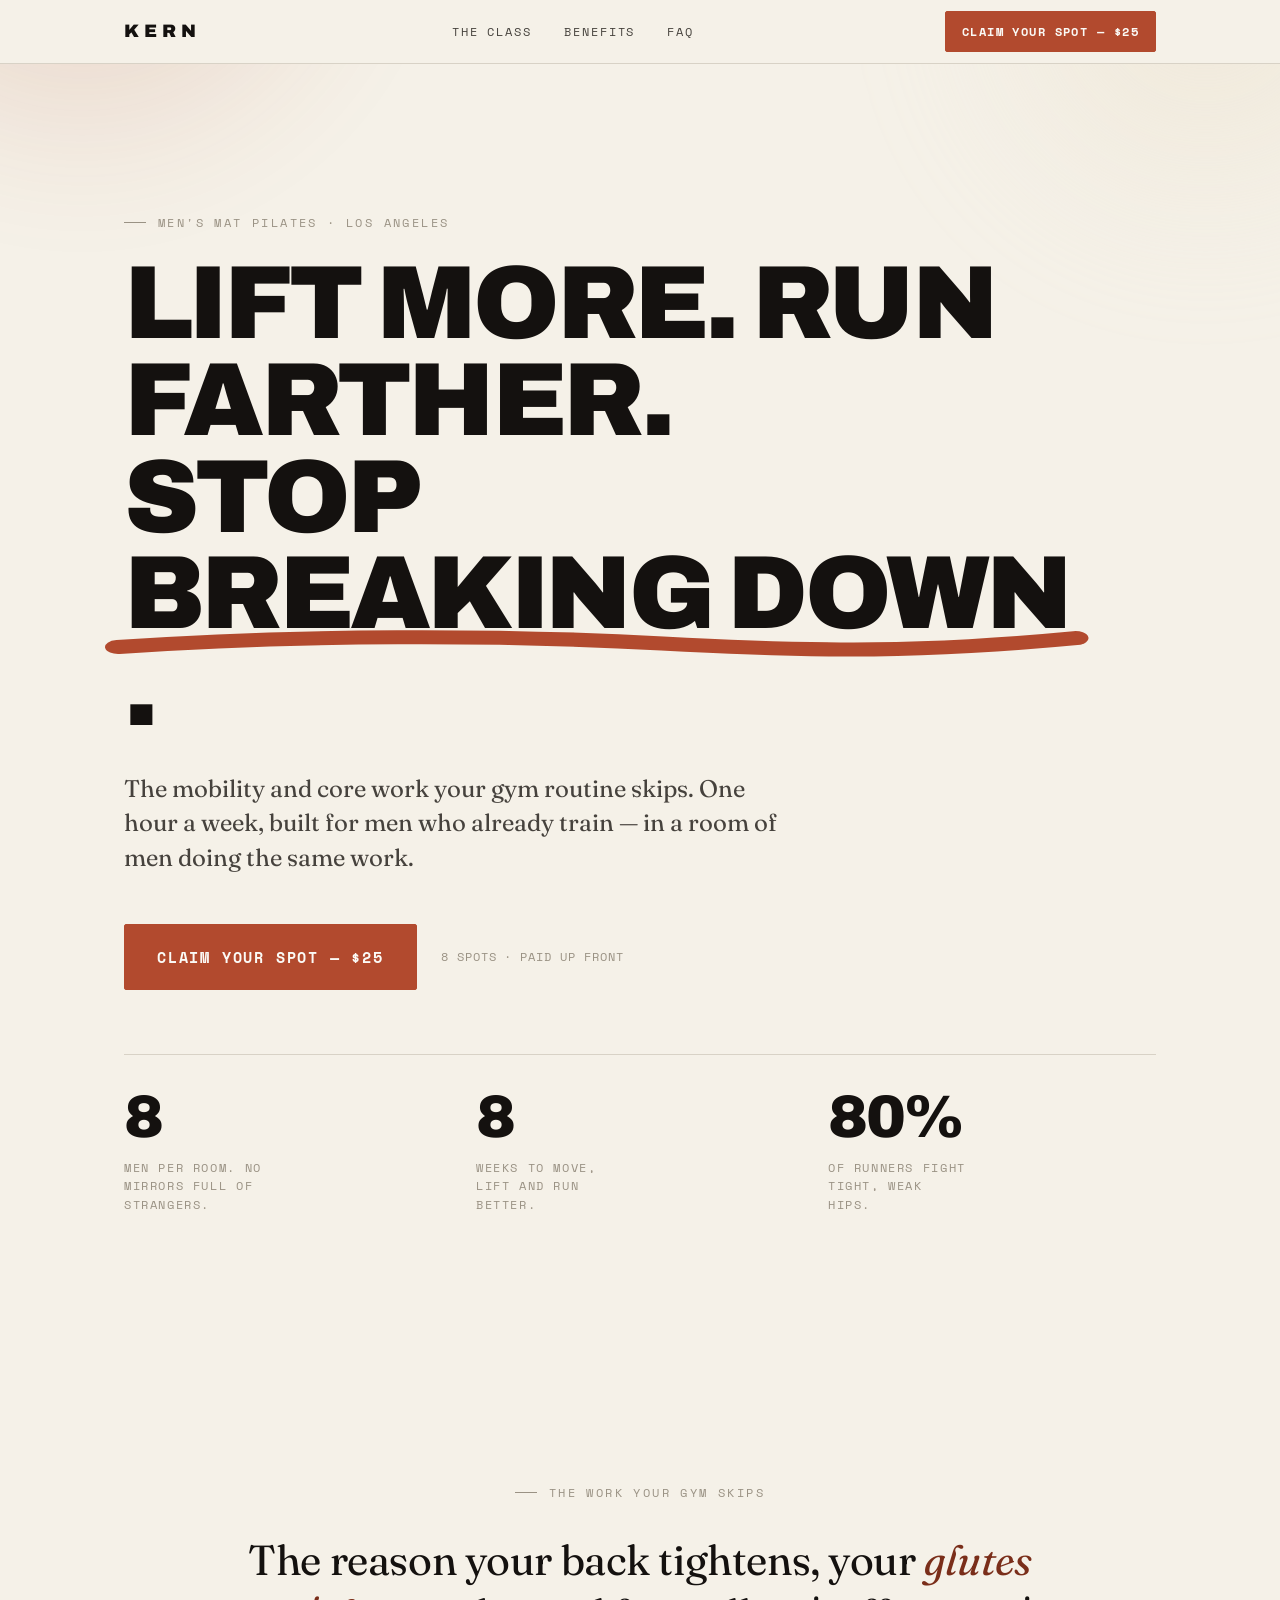
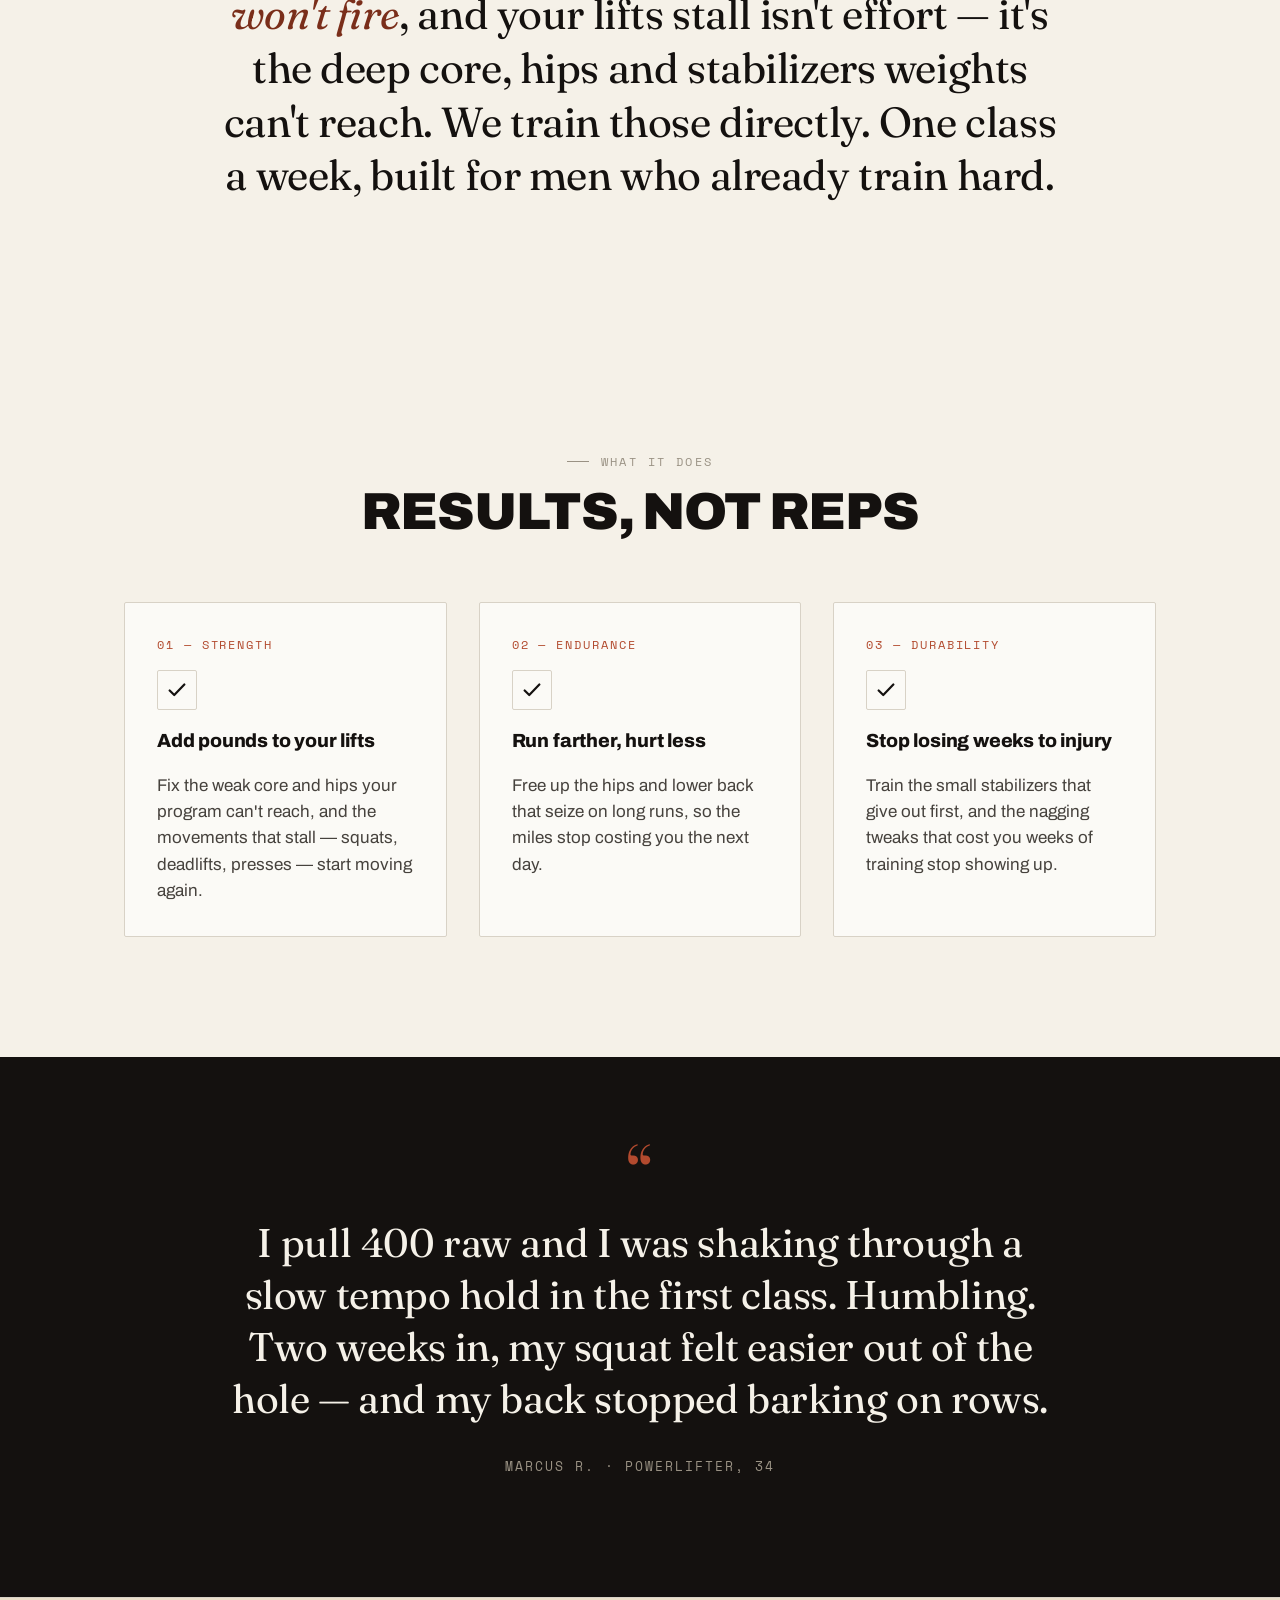
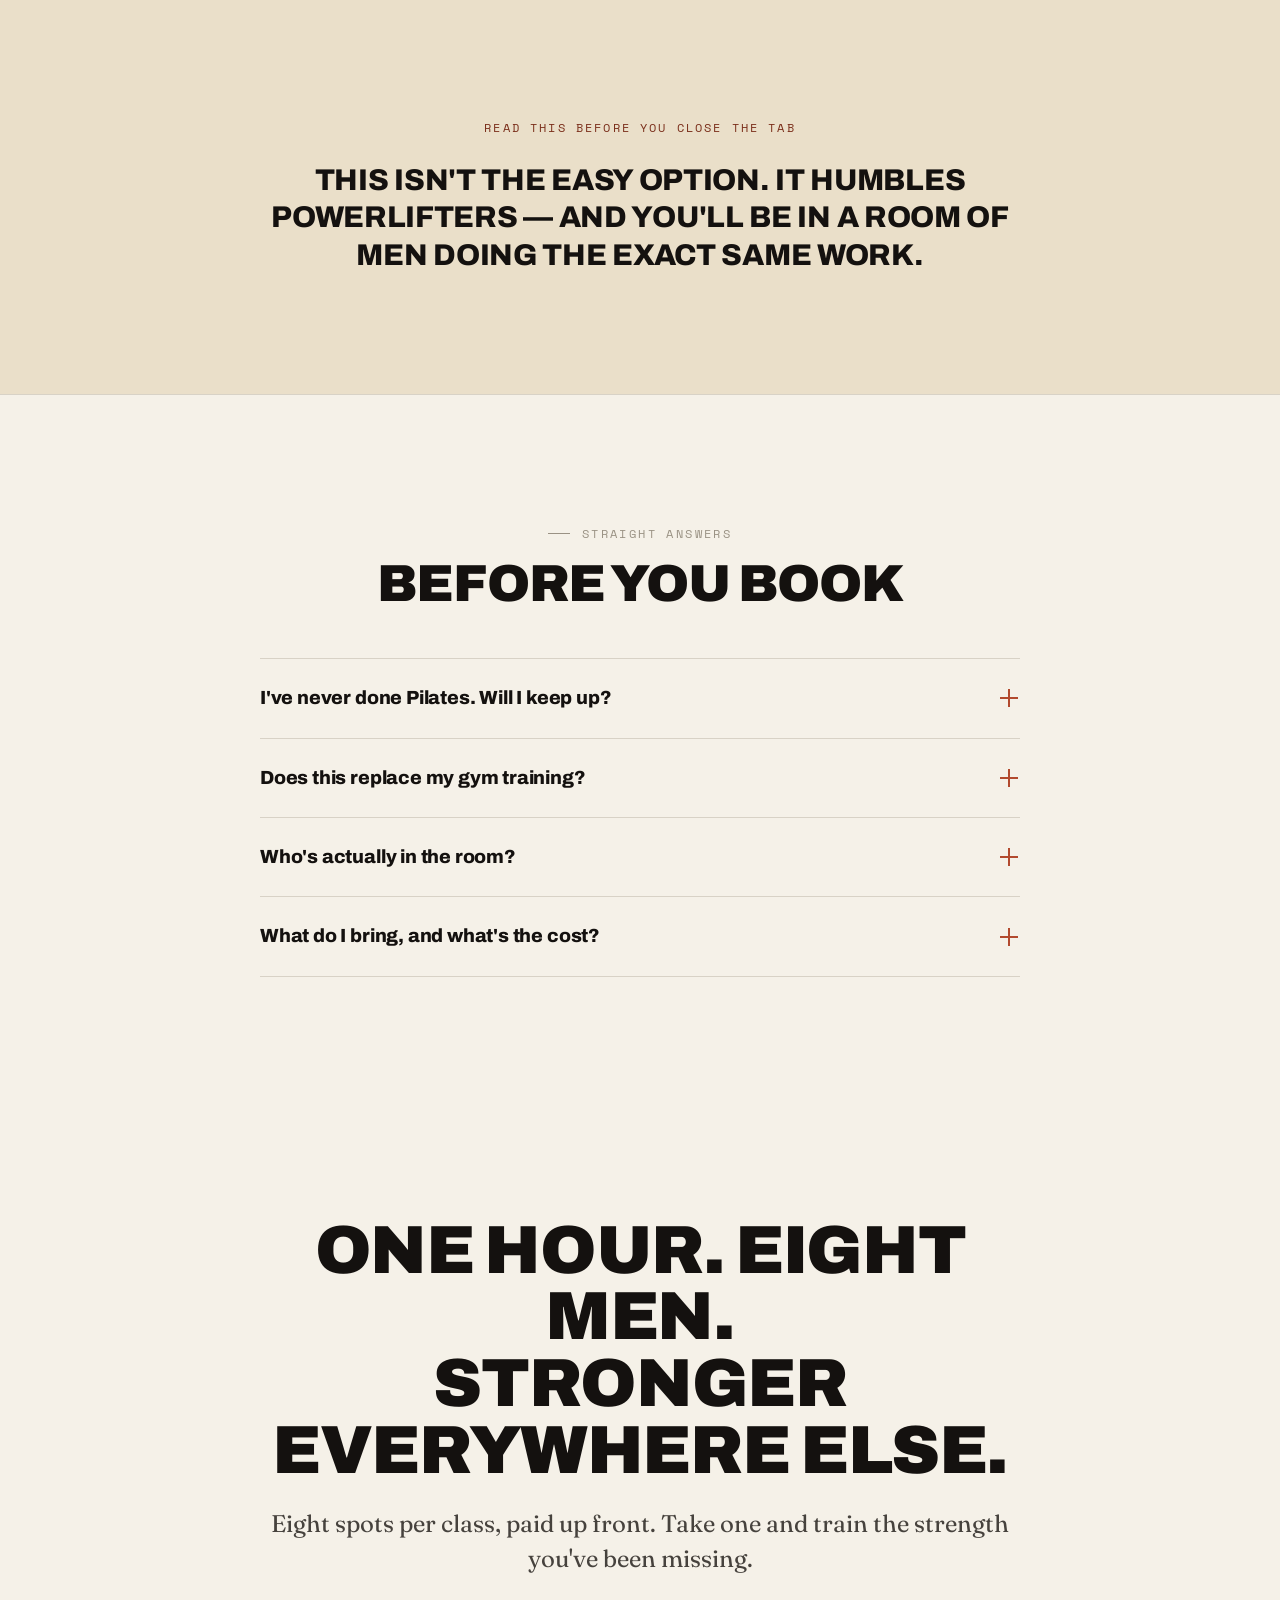
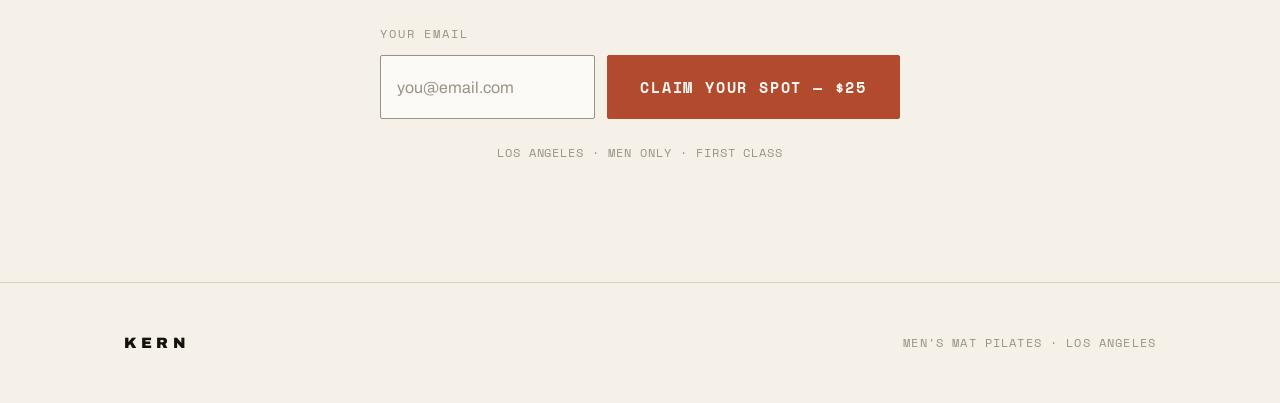
==== index.html @ 095410bb "Initial commit: KERN men's Pilates landing page" ====
<!DOCTYPE html>
<html lang="en">
<head>
<meta charset="utf-8" />
<meta name="viewport" content="width=device-width, initial-scale=1" />
<title>KERN — Men's Mat Pilates, Los Angeles</title>
<script>document.documentElement.classList.add('js');</script>
<link rel="preconnect" href="https://fonts.googleapis.com" />
<link rel="preconnect" href="https://fonts.gstatic.com" crossorigin />
<link href="https://fonts.googleapis.com/css2?family=Archivo:wght@400;500;600;800;900&family=Fraunces:opsz,wght@9..144,400;9..144,500&family=Space+Mono:wght@400;700&display=swap" rel="stylesheet" />
<style>
  :root{
    --ink:#14110F;
    --ash:#46423D;
    --stone:#9A9284;
    --smoke:#D8D2C6;
    --bone:#F5F1E8;
    --chalk:#FBFAF6;
    --rust:#B24A2E;
    --rust-deep:#7A2E1A;
    --live:#3F6B4F;
    /* warm hero tint derived from paper, not a new brand hue */
    --sand:#EADFC9;

    --s3:12px; --s4:16px; --s5:24px; --s6:32px; --s7:48px; --s8:64px; --s9:96px; --s10:128px;

    --body:"Archivo","Helvetica Neue",Arial,sans-serif;
    --serif:"Fraunces",Georgia,"Times New Roman",serif;
    --mono:"Space Mono","SF Mono",Menlo,monospace;

    --wrap:1080px;
    --nav-h:64px;
  }

  *{box-sizing:border-box;}
  html{scroll-behavior:smooth; scroll-padding-top:calc(var(--nav-h) + 12px);}
  body{
    margin:0;
    background:var(--bone);
    color:var(--ink);
    font-family:var(--body);
    font-size:17px;
    line-height:1.6;
    -webkit-font-smoothing:antialiased;
    text-rendering:optimizeLegibility;
  }
  h1,h2,h3{margin:0; letter-spacing:-.02em; text-transform:uppercase; font-family:var(--body); font-weight:900; line-height:.98;}
  p{margin:0;}
  a{color:inherit; text-decoration:none;}
  img{max-width:100%;}

  .wrap{max-width:var(--wrap); margin:0 auto; padding-inline:var(--s5);}

  .eyebrow{
    font-family:var(--mono); font-size:12px; letter-spacing:.2em;
    text-transform:uppercase; color:var(--stone);
    display:inline-flex; align-items:center; gap:12px;
  }
  .eyebrow::before{content:""; width:22px; height:1px; background:var(--stone);}

  /* ---------- NAV ---------- */
  .nav{
    position:sticky; top:0; z-index:60; height:var(--nav-h);
    display:flex; align-items:center;
    background:color-mix(in srgb, var(--bone) 86%, transparent);
    -webkit-backdrop-filter:saturate(1.2) blur(10px);
    backdrop-filter:saturate(1.2) blur(10px);
    border-bottom:1px solid var(--smoke);
  }
  .nav .wrap{display:flex; align-items:center; justify-content:space-between; width:100%; gap:var(--s5);}
  .brand{font-family:var(--body); font-weight:900; letter-spacing:.28em; font-size:18px; text-transform:uppercase;}
  .nav-links{display:flex; gap:var(--s6); align-items:center;}
  .nav-links a{
    font-family:var(--mono); font-size:12px; letter-spacing:.16em; text-transform:uppercase;
    color:var(--ash); position:relative; padding-block:8px;
  }
  .nav-links a::after{
    content:""; position:absolute; left:0; bottom:0; height:1px; width:0; background:var(--ink);
    transition:width .25s ease;
  }
  .nav-links a:hover::after,.nav-links a:focus-visible::after{width:100%;}
  .nav-actions{display:flex; align-items:center; gap:var(--s5);}

  /* ---------- BUTTON ---------- */
  .btn{
    --pad:14px 22px;
    display:inline-flex; align-items:center; gap:10px;
    font-family:var(--mono); font-weight:700; font-size:13px; letter-spacing:.12em; text-transform:uppercase;
    color:var(--chalk); background:var(--rust);
    padding:var(--pad); border:1px solid var(--rust); border-radius:2px;
    cursor:pointer; position:relative; overflow:hidden;
    transition:background .2s ease, transform .2s ease, border-color .2s ease;
  }
  .btn:hover{background:var(--rust-deep); border-color:var(--rust-deep); transform:translateY(-2px);}
  .btn:active{transform:translateY(0);}
  .btn:focus-visible{outline:3px solid var(--ink); outline-offset:2px;}
  .btn--sm{--pad:10px 16px; font-size:12px;}
  .btn--lg{--pad:20px 32px; font-size:15px;}
  .btn .spark{position:absolute; pointer-events:none; opacity:0;}
  .btn:hover .spark{animation:spark 900ms ease-out;}
  .spark--a{top:8px; left:16px;}
  .spark--b{bottom:9px; right:22px;}
  @keyframes spark{
    0%{opacity:0; transform:scale(.3) rotate(0deg);}
    40%{opacity:1; transform:scale(1) rotate(25deg);}
    100%{opacity:0; transform:scale(.5) rotate(60deg);}
  }

  /* ---------- HERO ---------- */
  .hero{position:relative; overflow:hidden; padding-block:clamp(64px,12vw,140px);}
  .mesh{position:absolute; inset:-20% -10%; z-index:0; pointer-events:none;}
  .blob{position:absolute; border-radius:50%; filter:blur(60px); opacity:.5; will-change:transform;}
  .blob.b1{width:52vw; height:52vw; left:-8%; top:-14%; background:radial-gradient(circle,var(--rust) 0%,transparent 68%); opacity:.24; animation:drift1 22s ease-in-out infinite;}
  .blob.b2{width:46vw; height:46vw; right:-6%; top:-6%; background:radial-gradient(circle,var(--sand) 0%,transparent 66%); opacity:.5; animation:drift2 26s ease-in-out infinite;}
  .blob.b3{width:40vw; height:40vw; left:24%; bottom:-24%; background:radial-gradient(circle,var(--rust-deep) 0%,transparent 70%); opacity:.16; animation:drift3 30s ease-in-out infinite;}
  @keyframes drift1{0%,100%{transform:translate(0,0) scale(1);}50%{transform:translate(6%,5%) scale(1.08);}}
  @keyframes drift2{0%,100%{transform:translate(0,0) scale(1);}50%{transform:translate(-5%,7%) scale(1.06);}}
  @keyframes drift3{0%,100%{transform:translate(0,0) scale(1);}50%{transform:translate(4%,-6%) scale(1.1);}}

  .hero .wrap{position:relative; z-index:1;}
  .hero h1{font-size:clamp(46px,9vw,104px); max-width:14ch; margin-top:var(--s5); letter-spacing:-.035em; line-height:.93;}
  .hl{position:relative; display:inline-block; white-space:nowrap;}
  .hl svg{position:absolute; left:-2%; right:-2%; width:104%; bottom:-.16em; height:.34em; overflow:visible;}
  .hl path{fill:none; stroke:var(--rust); stroke-width:8; stroke-linecap:round;}
  .js .hl path{stroke-dasharray:640; stroke-dashoffset:640; animation:draw 900ms ease .35s forwards;}
  @keyframes draw{to{stroke-dashoffset:0;}}

  .hero-sub{font-family:var(--serif); font-size:clamp(19px,2.4vw,24px); line-height:1.45; color:var(--ash); max-width:44ch; margin-top:var(--s6);}
  .hero-cta{display:flex; flex-wrap:wrap; align-items:center; gap:var(--s5); margin-top:var(--s7);}
  .hero-cta .fine{font-family:var(--mono); font-size:12px; letter-spacing:.08em; color:var(--stone); text-transform:uppercase;}

  /* ---------- STATS ---------- */
  .stats{display:grid; grid-template-columns:repeat(3,1fr); gap:var(--s5); margin-top:var(--s8); border-top:1px solid var(--smoke); padding-top:var(--s6);}
  .stat .num{font-family:var(--body); font-weight:900; font-size:clamp(38px,6vw,60px); line-height:1; letter-spacing:-.03em;}
  .stat .lab{font-family:var(--mono); font-size:11.5px; letter-spacing:.14em; text-transform:uppercase; color:var(--stone); margin-top:12px; display:block; max-width:20ch;}

  /* ---------- SECTION SHELL ---------- */
  .section{padding-block:clamp(72px,10vw,120px);}
  .section-head{max-width:62ch;}
  .section-head h2{font-size:clamp(30px,4.6vw,52px); margin-top:var(--s4);}

  /* ---------- PROMISE ---------- */
  .promise{text-align:center;}
  .promise .wrap{max-width:900px;}
  .promise .lede{
    font-family:var(--serif); font-weight:400;
    font-size:clamp(24px,3.6vw,42px); line-height:1.28; letter-spacing:-.01em;
    margin-top:var(--s6); color:var(--ink); text-transform:none;
  }
  .promise .lede em{font-style:italic; color:var(--rust-deep);}

  /* ---------- BENEFITS ---------- */
  .benefits .section-head{margin:0 auto var(--s8); text-align:center;}
  .b-grid{display:grid; grid-template-columns:repeat(3,1fr); gap:var(--s6);}
  .benefit{
    background:var(--chalk); border:1px solid var(--smoke); border-radius:2px;
    padding:var(--s6); display:flex; flex-direction:column; gap:var(--s4);
    transition:transform .25s ease, border-color .25s ease;
  }
  .benefit:hover{transform:translateY(-4px); border-color:var(--stone);}
  .b-kicker{font-family:var(--mono); font-size:12px; letter-spacing:.16em; text-transform:uppercase; color:var(--rust);}
  .b-check{width:40px; height:40px; border:1px solid var(--smoke); border-radius:2px; display:flex; align-items:center; justify-content:center;}
  .b-check svg{width:22px; height:22px;}
  .b-check path{fill:none; stroke:var(--ink); stroke-width:2.4; stroke-linecap:round; stroke-linejoin:round;}
  .js .b-check path{stroke-dasharray:30; stroke-dashoffset:30; transition:stroke-dashoffset .6s ease;}
  .js .benefit.in .b-check path{stroke-dashoffset:0;}
  .benefit p{font-size:17px; line-height:1.55; color:var(--ash);}
  .benefit .b-title{font-weight:800; text-transform:none; letter-spacing:-.01em; font-size:19px; color:var(--ink);}

  /* ---------- TESTIMONIAL ---------- */
  .quote{background:var(--ink); color:var(--bone);}
  .quote .wrap{max-width:900px; text-align:center;}
  .quote blockquote{margin:0; font-family:var(--serif); font-weight:400; font-size:clamp(24px,3.4vw,40px); line-height:1.3; text-transform:none; letter-spacing:-.01em;}
  .quote .who{font-family:var(--mono); font-size:12.5px; letter-spacing:.16em; text-transform:uppercase; color:var(--stone); margin-top:var(--s6); display:block;}
  .quote .mark{font-family:var(--serif); font-size:80px; line-height:0; color:var(--rust); display:block; height:40px;}

  /* ---------- OBJECTION ---------- */
  .objection{background:var(--sand); border-block:1px solid var(--smoke);}
  .objection .wrap{max-width:860px; text-align:center;}
  .objection p{font-family:var(--body); font-weight:800; text-transform:uppercase; letter-spacing:-.01em; font-size:clamp(20px,3vw,30px); line-height:1.25; color:var(--ink);}
  .objection .tag{font-family:var(--mono); font-size:12px; letter-spacing:.18em; color:var(--rust-deep); text-transform:uppercase; display:block; margin-bottom:var(--s5);}

  /* ---------- FAQ ---------- */
  .faq .section-head{margin:0 auto var(--s7); text-align:center;}
  .faq-list{max-width:760px; margin:0 auto; border-top:1px solid var(--smoke);}
  details{border-bottom:1px solid var(--smoke);}
  summary{
    list-style:none; cursor:pointer; padding:var(--s5) 0;
    display:flex; align-items:center; justify-content:space-between; gap:var(--s4);
    font-weight:800; text-transform:none; letter-spacing:-.01em; font-size:19px;
  }
  summary::-webkit-details-marker{display:none;}
  .faq-ico{flex:none; width:22px; height:22px; position:relative;}
  .faq-ico::before,.faq-ico::after{content:""; position:absolute; background:var(--rust); transition:transform .25s ease, opacity .25s ease;}
  .faq-ico::before{top:10px; left:2px; right:2px; height:2px;}
  .faq-ico::after{left:10px; top:2px; bottom:2px; width:2px;}
  details[open] .faq-ico::after{transform:scaleY(0); opacity:0;}
  details[open] summary{color:var(--rust-deep);}
  .faq-a{padding:0 0 var(--s5); color:var(--ash); max-width:64ch; line-height:1.6;}

  /* ---------- FINAL CTA ---------- */
  .final{text-align:center; position:relative; overflow:hidden;}
  .final .wrap{max-width:820px; position:relative; z-index:1;}
  .final h2{font-size:clamp(34px,6vw,68px);}
  .final .lede{font-family:var(--serif); color:var(--ash); font-size:clamp(19px,2.4vw,24px); text-transform:none; margin-top:var(--s5); line-height:1.45;}
  .final .btn{margin-top:var(--s7);}
  .final .fine{font-family:var(--mono); font-size:12px; letter-spacing:.08em; color:var(--stone); text-transform:uppercase; margin-top:var(--s5);}

  /* ---------- LEAD FORM ---------- */
  .lead-form{max-width:520px; margin:var(--s7) auto 0; text-align:left;}
  .field-label{display:block; font-family:var(--mono); font-size:11.5px; letter-spacing:.16em; text-transform:uppercase; color:var(--stone); margin-bottom:12px;}
  .field-row{display:flex; gap:12px;}
  .field{
    flex:1 1 auto; min-width:0;
    font-family:var(--body); font-size:16px; color:var(--ink);
    background:var(--chalk); border:1px solid var(--stone); border-radius:2px;
    padding:16px;
    transition:border-color .2s ease;
  }
  .field::placeholder{color:var(--stone);}
  .field:focus{outline:none; border-color:var(--rust);}
  .field:focus-visible{outline:2px solid var(--rust); outline-offset:1px;}
  .lead-form .btn{margin-top:0; flex:none; white-space:nowrap;}
  .btn[disabled]{opacity:.55; cursor:progress; transform:none;}
  /* honeypot: off-screen, never shown to humans; bots fill it and get dropped */
  .hp{position:absolute; left:-5000px; top:auto; width:1px; height:1px; opacity:0; overflow:hidden;}
  .form-err{font-family:var(--mono); font-size:12.5px; letter-spacing:.02em; color:var(--rust-deep); margin-top:16px; text-transform:none;}
  .lead-thanks{max-width:520px; margin:var(--s7) auto 0; border:1px solid var(--smoke); background:var(--chalk); border-radius:2px; padding:var(--s7) var(--s6); text-align:center;}
  .lead-thanks:focus{outline:none;}
  .check-big{display:inline-flex; align-items:center; justify-content:center; width:52px; height:52px; border-radius:50%; background:var(--live); margin-bottom:var(--s5);}
  .check-big svg{width:26px; height:26px;}
  .check-big path{fill:none; stroke:var(--chalk); stroke-width:2.6; stroke-linecap:round; stroke-linejoin:round;}
  .thanks-title{font-family:var(--body); font-weight:900; text-transform:uppercase; letter-spacing:-.01em; font-size:clamp(22px,3vw,30px);}
  .thanks-sub{font-family:var(--serif); color:var(--ash); font-size:18px; line-height:1.5; margin-top:16px; text-transform:none;}
  @media (max-width:520px){
    .field-row{flex-direction:column;}
    .lead-form .btn{width:100%; justify-content:center;}
  }

  footer{border-top:1px solid var(--smoke); padding-block:var(--s7);}
  footer .wrap{display:flex; flex-wrap:wrap; gap:var(--s4) var(--s6); align-items:center; justify-content:space-between;}
  footer .brand{font-size:15px;}
  footer small{font-family:var(--mono); font-size:11.5px; letter-spacing:.1em; color:var(--stone); text-transform:uppercase;}

  /* ---------- REVEAL ---------- */
  .js [data-reveal]{opacity:0; transform:translateY(26px); transition:opacity .7s ease, transform .7s cubic-bezier(.2,.7,.2,1);}
  .js [data-reveal].in{opacity:1; transform:none;}
  .js [data-reveal][data-d="1"]{transition-delay:.08s;}
  .js [data-reveal][data-d="2"]{transition-delay:.16s;}

  /* ---------- RESPONSIVE ---------- */
  @media (max-width:820px){
    .nav-links{display:none;}
    .stats{grid-template-columns:1fr; gap:var(--s6);}
    .b-grid{grid-template-columns:1fr;}
    .hl{white-space:normal;}
  }
  @media (max-width:420px){
    .brand{font-size:16px; letter-spacing:.2em;}
    .btn{--pad:12px 16px; font-size:12px;}
  }

  @media (prefers-reduced-motion:reduce){
    html{scroll-behavior:auto;}
    *{animation:none !important;}
    .js [data-reveal]{opacity:1; transform:none; transition:none;}
    .js .hl path{stroke-dashoffset:0;}
    .js .b-check path{stroke-dashoffset:0;}
    .blob{display:none;}
  }
</style>
</head>
<body>

<!-- NAV -->
<header class="nav">
  <div class="wrap">
    <a class="brand" href="#top" aria-label="KERN home">KERN</a>
    <nav class="nav-links" aria-label="Primary">
      <a href="#class">The class</a>
      <a href="#benefits">Benefits</a>
      <a href="#faq">FAQ</a>
    </nav>
    <div class="nav-actions">
      <a class="btn btn--sm" href="#claim">
        Claim your spot — $25
        <svg class="spark spark--a" width="12" height="12" viewBox="0 0 12 12" aria-hidden="true"><path d="M6 0l1.2 4.8L12 6l-4.8 1.2L6 12 4.8 7.2 0 6l4.8-1.2z" fill="#FBFAF6"/></svg>
      </a>
    </div>
  </div>
</header>

<main id="top">

  <!-- HERO -->
  <section class="hero">
    <div class="mesh" aria-hidden="true">
      <span class="blob b1"></span>
      <span class="blob b2"></span>
      <span class="blob b3"></span>
    </div>
    <div class="wrap">
      <span class="eyebrow" data-reveal>Men's mat Pilates · Los Angeles</span>
      <h1 data-reveal data-d="1">Lift more. Run farther.<br />Stop <span class="hl">breaking down<svg viewBox="0 0 300 20" preserveAspectRatio="none" aria-hidden="true"><path d="M4 13 C 60 6, 120 6, 170 11 S 250 16, 296 8" /></svg></span>.</h1>
      <p class="hero-sub" data-reveal data-d="2">The mobility and core work your gym routine skips. One hour a week, built for men who already train — in a room of men doing the same work.</p>
      <div class="hero-cta" data-reveal data-d="2">
        <a class="btn btn--lg" href="#claim">
          Claim your spot — $25
          <svg class="spark spark--a" width="12" height="12" viewBox="0 0 12 12" aria-hidden="true"><path d="M6 0l1.2 4.8L12 6l-4.8 1.2L6 12 4.8 7.2 0 6l4.8-1.2z" fill="#FBFAF6"/></svg>
          <svg class="spark spark--b" width="9" height="9" viewBox="0 0 12 12" aria-hidden="true"><path d="M6 0l1.2 4.8L12 6l-4.8 1.2L6 12 4.8 7.2 0 6l4.8-1.2z" fill="#FBFAF6"/></svg>
        </a>
        <span class="fine">8 spots · Paid up front</span>
      </div>

      <div class="stats">
        <div class="stat" data-reveal>
          <span class="num" data-count="8">8</span>
          <span class="lab">Men per room. No mirrors full of strangers.</span>
        </div>
        <div class="stat" data-reveal data-d="1">
          <span class="num" data-count="8">8</span>
          <span class="lab">Weeks to move, lift and run better.</span>
        </div>
        <div class="stat" data-reveal data-d="2">
          <span class="num" data-count="80" data-suffix="%">80%</span>
          <span class="lab">Of runners fight tight, weak hips.</span>
        </div>
      </div>
    </div>
  </section>

  <!-- PROMISE / THE CLASS -->
  <section class="section promise" id="class">
    <div class="wrap">
      <span class="eyebrow" data-reveal>The work your gym skips</span>
      <p class="lede" data-reveal data-d="1">The reason your back tightens, your <em>glutes won't fire</em>, and your lifts stall isn't effort — it's the deep core, hips and stabilizers weights can't reach. We train those directly. One class a week, built for men who already train hard.</p>
    </div>
  </section>

  <!-- BENEFITS -->
  <section class="section benefits" id="benefits">
    <div class="wrap">
      <div class="section-head" data-reveal>
        <span class="eyebrow">What it does</span>
        <h2>Results, not reps</h2>
      </div>
      <div class="b-grid">
        <article class="benefit" data-reveal>
          <span class="b-kicker">01 — Strength</span>
          <span class="b-check" aria-hidden="true"><svg viewBox="0 0 24 24"><path d="M4 12.5l5 5L20 6" /></svg></span>
          <span class="b-title">Add pounds to your lifts</span>
          <p>Fix the weak core and hips your program can't reach, and the movements that stall — squats, deadlifts, presses — start moving again.</p>
        </article>
        <article class="benefit" data-reveal data-d="1">
          <span class="b-kicker">02 — Endurance</span>
          <span class="b-check" aria-hidden="true"><svg viewBox="0 0 24 24"><path d="M4 12.5l5 5L20 6" /></svg></span>
          <span class="b-title">Run farther, hurt less</span>
          <p>Free up the hips and lower back that seize on long runs, so the miles stop costing you the next day.</p>
        </article>
        <article class="benefit" data-reveal data-d="2">
          <span class="b-kicker">03 — Durability</span>
          <span class="b-check" aria-hidden="true"><svg viewBox="0 0 24 24"><path d="M4 12.5l5 5L20 6" /></svg></span>
          <span class="b-title">Stop losing weeks to injury</span>
          <p>Train the small stabilizers that give out first, and the nagging tweaks that cost you weeks of training stop showing up.</p>
        </article>
      </div>
    </div>
  </section>

  <!-- TESTIMONIAL -->
  <section class="section quote">
    <div class="wrap">
      <span class="mark" aria-hidden="true">&ldquo;</span>
      <blockquote data-reveal>I pull 400 raw and I was shaking through a slow tempo hold in the first class. Humbling. Two weeks in, my squat felt easier out of the hole — and my back stopped barking on rows.</blockquote>
      <span class="who" data-reveal data-d="1">Marcus R. · Powerlifter, 34</span>
    </div>
  </section>

  <!-- OBJECTION KILLER -->
  <section class="section objection">
    <div class="wrap" data-reveal>
      <span class="tag">Read this before you close the tab</span>
      <p>This isn't the easy option. It humbles powerlifters — and you'll be in a room of men doing the exact same work.</p>
    </div>
  </section>

  <!-- FAQ -->
  <section class="section faq" id="faq">
    <div class="wrap">
      <div class="section-head" data-reveal>
        <span class="eyebrow">Straight answers</span>
        <h2>Before you book</h2>
      </div>
      <div class="faq-list" data-reveal data-d="1">
        <details>
          <summary>I've never done Pilates. Will I keep up?<span class="faq-ico" aria-hidden="true"></span></summary>
          <p class="faq-a">Everyone in the room is starting from the same place. It's mat-based — no intimidating machines — and every movement scales to you. You won't be behind; you'll be working.</p>
        </details>
        <details>
          <summary>Does this replace my gym training?<span class="faq-ico" aria-hidden="true"></span></summary>
          <p class="faq-a">No. It's one hour a week that makes everything else work better — more range, a stronger base, fewer tweaks. Keep lifting and running exactly as you do.</p>
        </details>
        <details>
          <summary>Who's actually in the room?<span class="faq-ico" aria-hidden="true"></span></summary>
          <p class="faq-a">Men only, capped at 8. No mirrors full of strangers, no being the odd one out — just guys who train and want the same thing you do.</p>
        </details>
        <details>
          <summary>What do I bring, and what's the cost?<span class="faq-ico" aria-hidden="true"></span></summary>
          <p class="faq-a">Just yourself, water, and clothes you can move in. Mats are provided. Your first class is $25, paid up front to hold one of the 8 spots.</p>
        </details>
      </div>
    </div>
  </section>

  <!-- FINAL CTA -->
  <section class="section final" id="claim">
    <div class="wrap">
      <h2 data-reveal>One hour. Eight men.<br />Stronger everywhere else.</h2>
      <p class="lede" data-reveal data-d="1">Eight spots per class, paid up front. Take one and train the strength you've been missing.</p>
      <form class="lead-form" id="lead-form" data-reveal data-d="1" method="POST" novalidate>
        <label class="field-label" for="email">Your email</label>
        <div class="field-row">
          <input class="field" type="email" id="email" name="email" inputmode="email" autocomplete="email" placeholder="you@email.com" required aria-describedby="form-err" />
          <button class="btn btn--lg" type="submit" id="submit-btn">
            <span class="btn-label">Claim your spot — $25</span>
            <svg class="spark spark--a" width="12" height="12" viewBox="0 0 12 12" aria-hidden="true"><path d="M6 0l1.2 4.8L12 6l-4.8 1.2L6 12 4.8 7.2 0 6l4.8-1.2z" fill="#FBFAF6"/></svg>
            <svg class="spark spark--b" width="9" height="9" viewBox="0 0 12 12" aria-hidden="true"><path d="M6 0l1.2 4.8L12 6l-4.8 1.2L6 12 4.8 7.2 0 6l4.8-1.2z" fill="#FBFAF6"/></svg>
          </button>
        </div>
        <!-- honeypot: hidden from people, tempting to bots -->
        <input class="hp" type="text" name="_gotcha" tabindex="-1" autocomplete="off" aria-hidden="true" />
        <p class="form-err" id="form-err" role="alert" hidden>Please enter a valid email so we can hold your spot.</p>
      </form>
      <div class="lead-thanks" id="lead-thanks" hidden>
        <span class="check-big" aria-hidden="true"><svg viewBox="0 0 24 24"><path d="M4 12.5l5 5L20 6" /></svg></span>
        <p class="thanks-title">Thanks — check your inbox</p>
        <p class="thanks-sub">Your spot request is in. Watch your email for the class details and how to pay.</p>
      </div>
      <p class="fine" data-reveal data-d="1">Los Angeles · Men only · First class</p>
    </div>
  </section>

</main>

<footer>
  <div class="wrap">
    <span class="brand">KERN</span>
    <small>Men's mat Pilates · Los Angeles</small>
  </div>
</footer>

<script>
  (function(){
    var reduce = window.matchMedia && window.matchMedia('(prefers-reduced-motion: reduce)').matches;

    /* Reveal on scroll */
    var reveals = document.querySelectorAll('[data-reveal]');
    if (reduce || !('IntersectionObserver' in window)) {
      reveals.forEach(function(el){ el.classList.add('in'); });
    } else {
      var io = new IntersectionObserver(function(entries){
        entries.forEach(function(e){
          if (e.isIntersecting){ e.target.classList.add('in'); io.unobserve(e.target); }
        });
      }, {threshold:0.18, rootMargin:'0px 0px -8% 0px'});
      reveals.forEach(function(el){ io.observe(el); });

      /* benefit cards drive their own draw-on checkmark */
      document.querySelectorAll('.benefit').forEach(function(el){
        var bo = new IntersectionObserver(function(entries){
          entries.forEach(function(e){ if(e.isIntersecting){ e.target.classList.add('in'); bo.unobserve(e.target); }});
        }, {threshold:0.35});
        bo.observe(el);
      });
    }

    /* Count-up */
    function countUp(el){
      var target = parseInt(el.getAttribute('data-count'), 10);
      var suffix = el.getAttribute('data-suffix') || '';
      if (reduce) { el.textContent = target + suffix; return; }
      var dur = 1100, start = null;
      function step(ts){
        if(!start) start = ts;
        var p = Math.min((ts - start)/dur, 1);
        var eased = 1 - Math.pow(1 - p, 3);
        el.textContent = Math.round(target * eased) + suffix;
        if(p < 1) requestAnimationFrame(step);
      }
      requestAnimationFrame(step);
    }
    var nums = document.querySelectorAll('[data-count]');
    if (!('IntersectionObserver' in window) || reduce){
      nums.forEach(function(el){ el.textContent = el.getAttribute('data-count') + (el.getAttribute('data-suffix')||''); });
    } else {
      var no = new IntersectionObserver(function(entries){
        entries.forEach(function(e){ if(e.isIntersecting){ countUp(e.target); no.unobserve(e.target); }});
      }, {threshold:0.6});
      nums.forEach(function(el){ el.textContent = '0'; no.observe(el); });
    }
  })();
</script>

<script>
  /* ---- Lead form → Formspree (emails the lead to chou.chr@northeastern.edu) ---- */
  (function(){
    /* STEP 1 below tells you how to get this ID. Paste it in place of YOUR_FORM_ID. */
    var FORM_ENDPOINT = "https://formspree.io/f/mwvdgyjk";

    var form = document.getElementById('lead-form');
    if(!form) return;
    var thanks   = document.getElementById('lead-thanks');
    var err      = document.getElementById('form-err');
    var email    = document.getElementById('email');
    var btn      = document.getElementById('submit-btn');
    var label    = btn.querySelector('.btn-label');
    var honeypot = form.querySelector('input[name="_gotcha"]');
    var EMAIL_RE = /^[^\s@]+@[^\s@]+\.[^\s@]+$/;

    function showError(msg){ err.textContent = msg; err.hidden = false; }
    function resetBtn(){ btn.disabled = false; label.textContent = 'Claim your spot — $25'; }
    function succeed(){
      form.hidden = true;
      thanks.hidden = false;
      thanks.setAttribute('tabindex','-1');
      thanks.focus();
    }

    form.addEventListener('submit', function(e){
      e.preventDefault();
      err.hidden = true;

      /* Honeypot: a person never sees or fills this. If it has a value, it's a bot —
         act successful but send nothing. */
      if(honeypot && honeypot.value){ succeed(); return; }

      var value = (email.value || '').trim();
      if(!EMAIL_RE.test(value)){
        showError('Please enter a valid email so we can hold your spot.');
        email.focus();
        return;
      }

      btn.disabled = true;
      label.textContent = 'Sending…';

      if(FORM_ENDPOINT.indexOf('YOUR_FORM_ID') !== -1){
        showError('Form isn’t connected yet — add your Formspree ID (see setup notes).');
        resetBtn();
        return;
      }

      fetch(FORM_ENDPOINT, {
        method: 'POST',
        headers: { 'Accept': 'application/json' },
        body: new FormData(form)
      }).then(function(res){
        if(res.ok){ succeed(); }
        else { throw new Error('bad status ' + res.status); }
      }).catch(function(){
        showError('Something went wrong — please try again.');
        resetBtn();
      });
    });
  })();
</script>

</body>
</html>
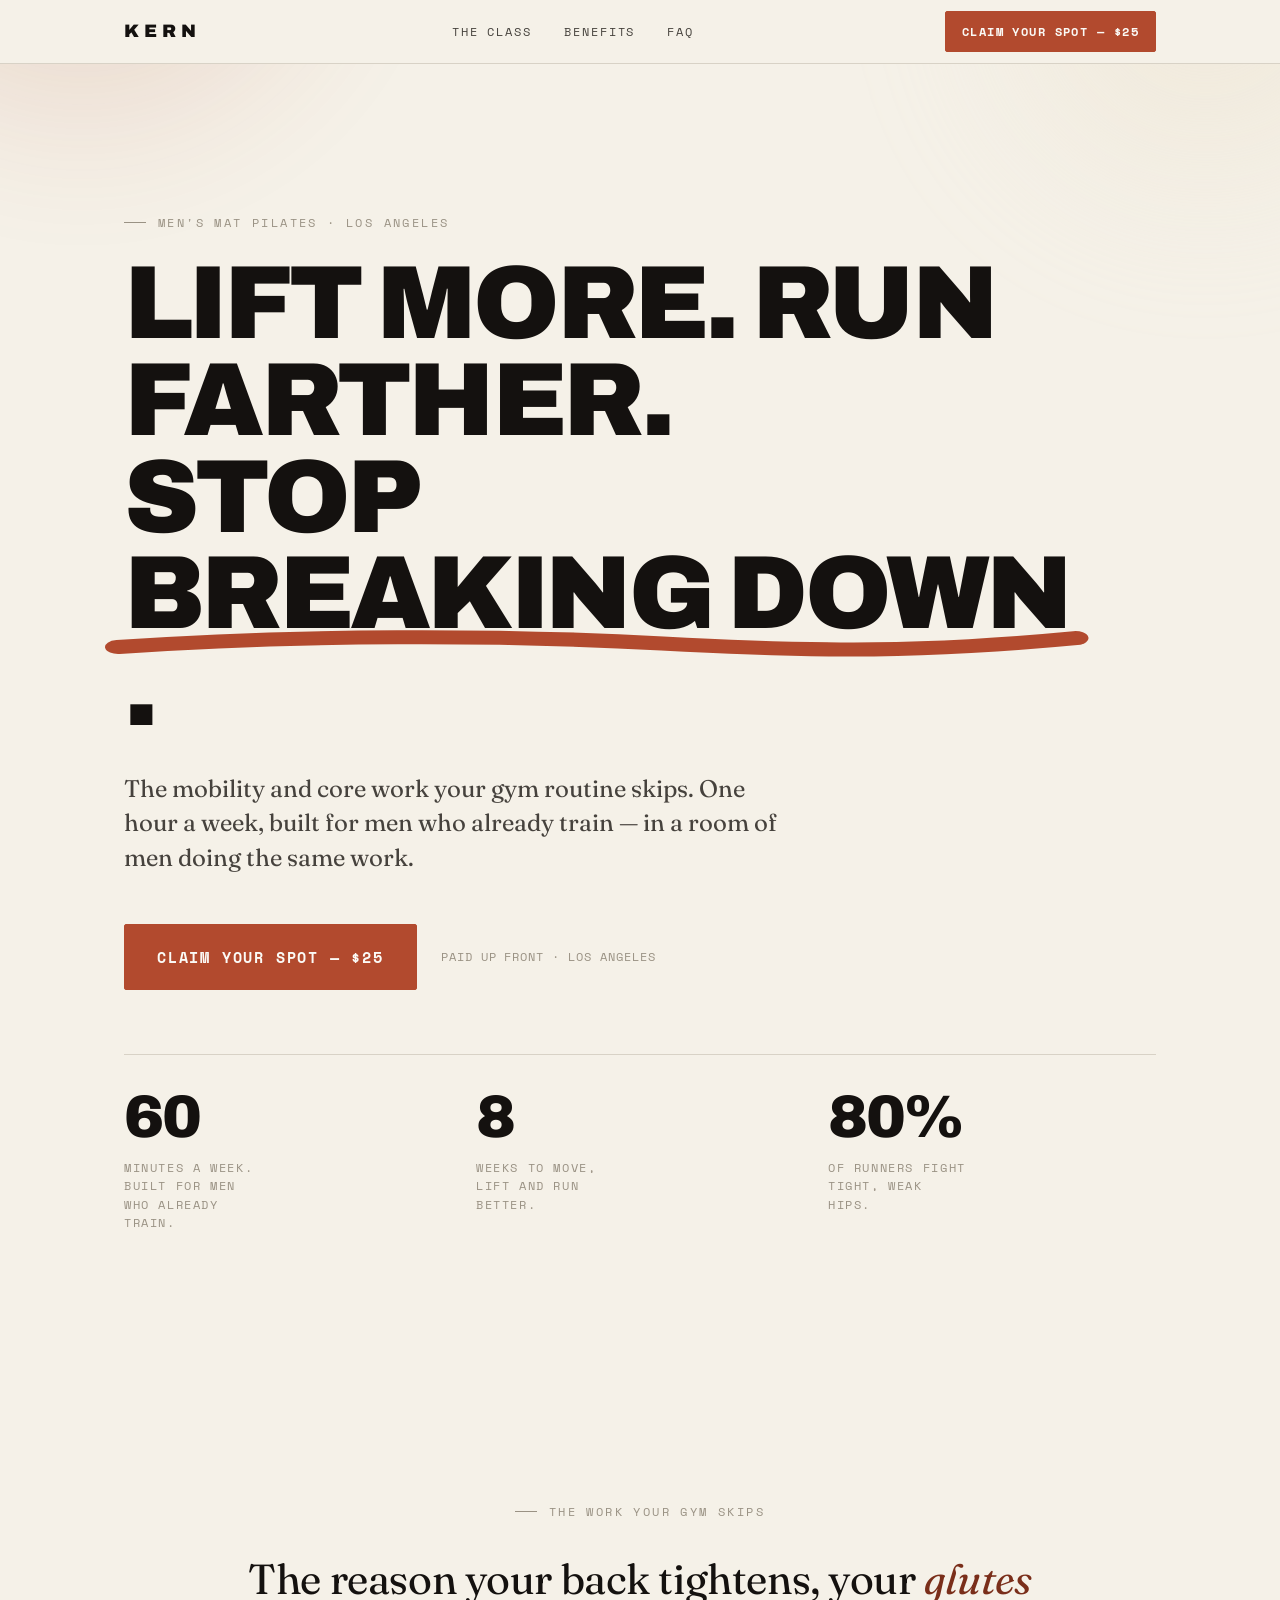
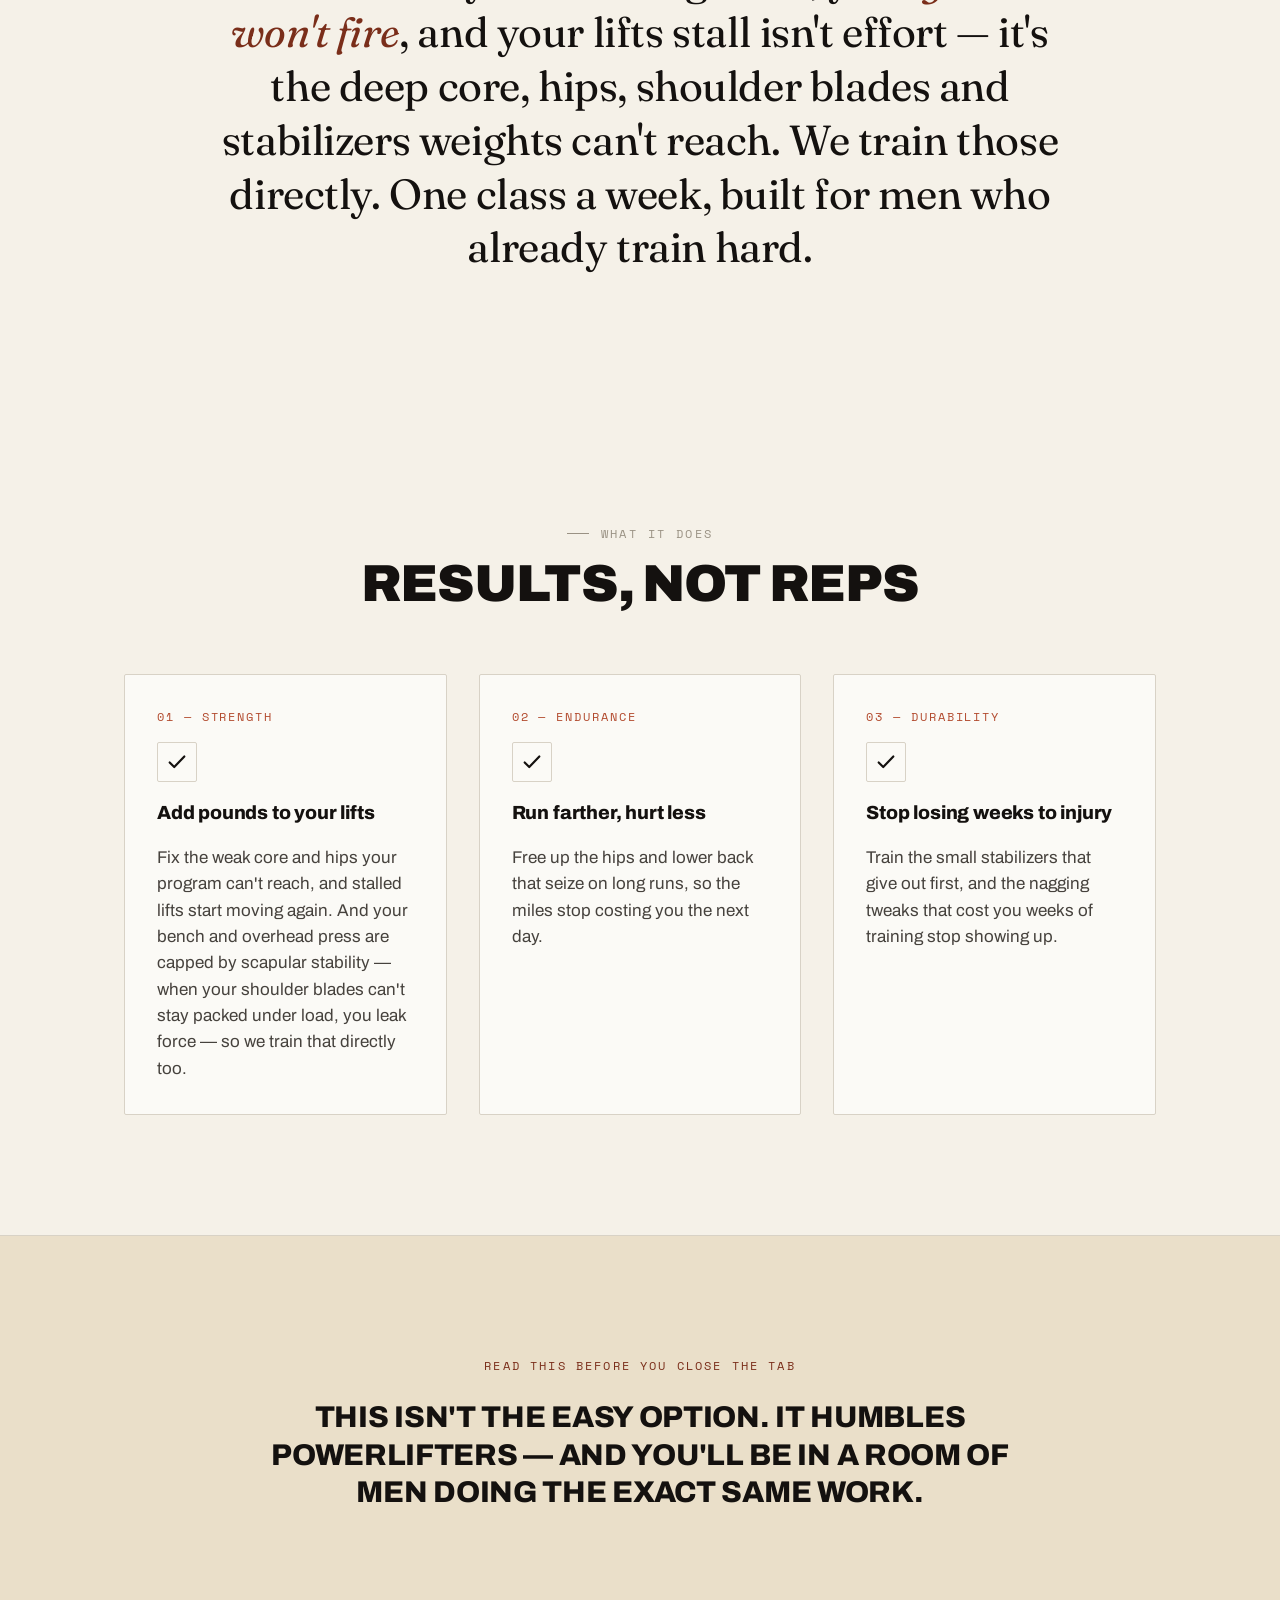
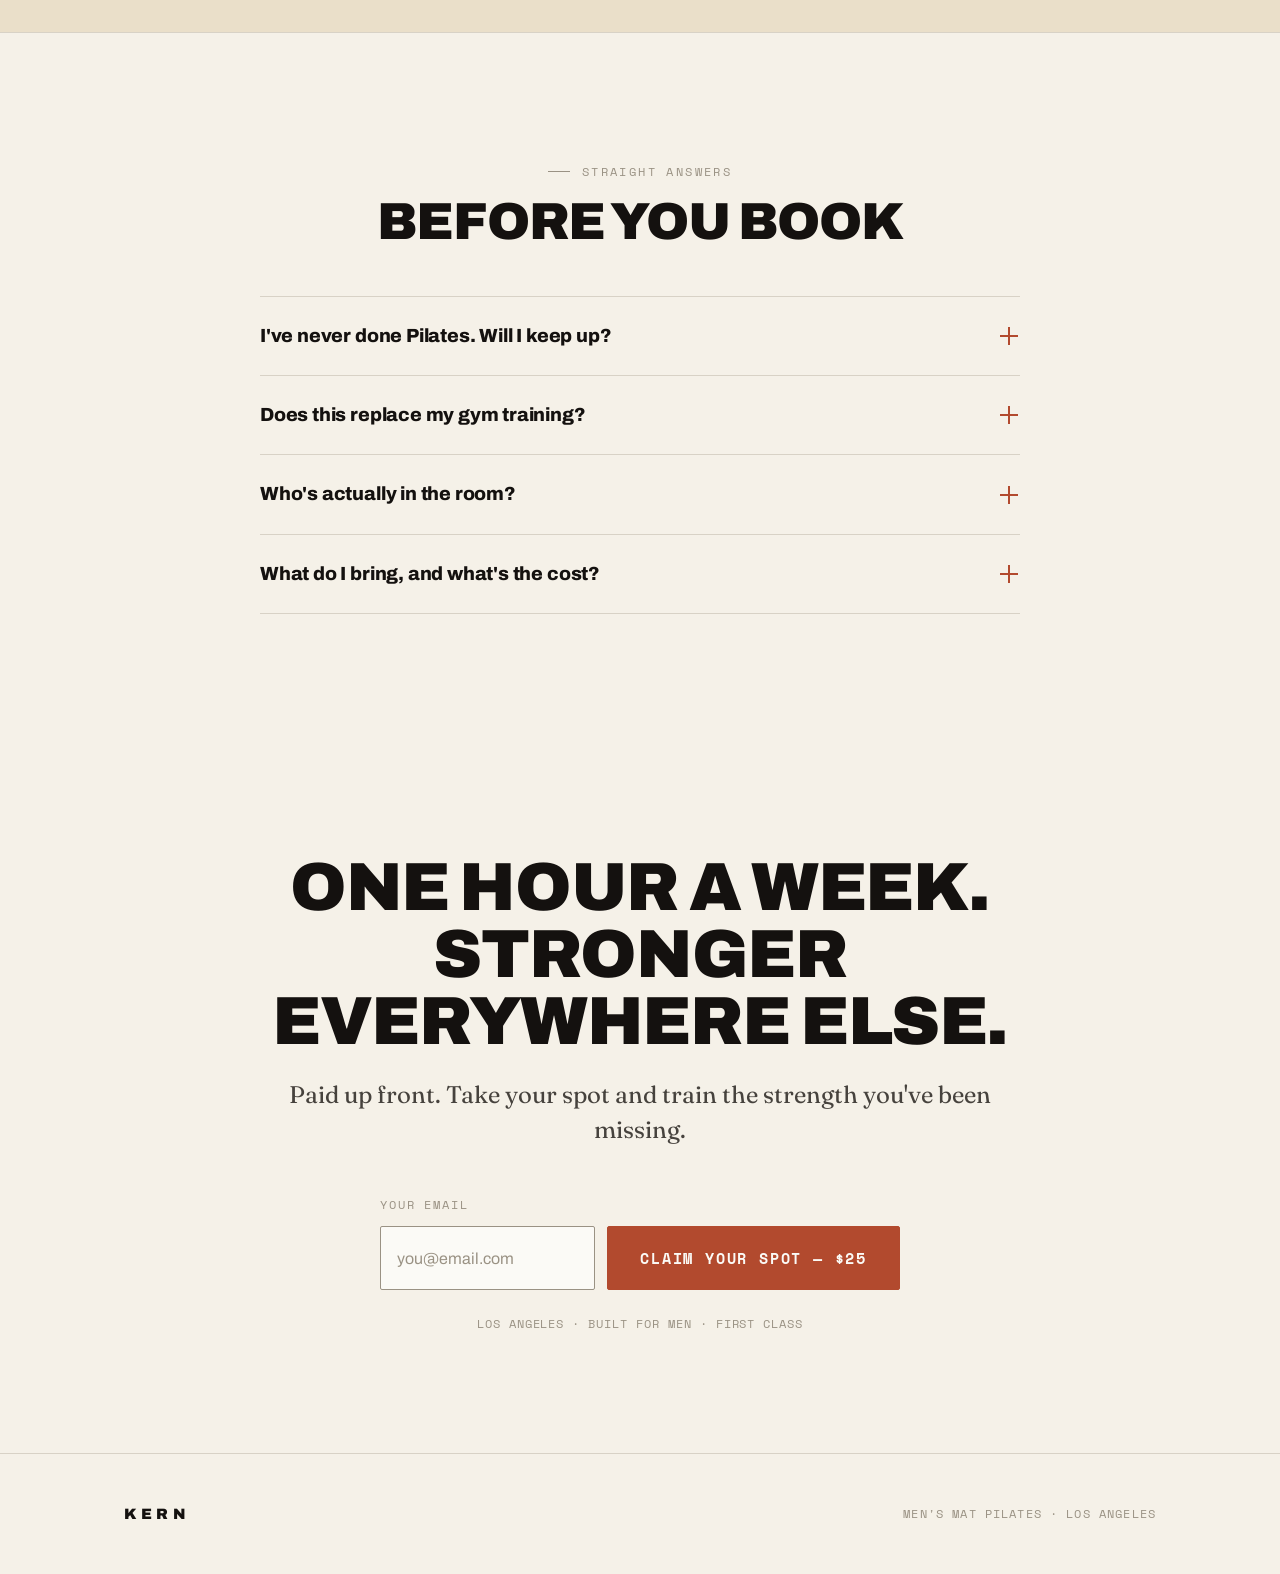
==== commit aca18ddf: "Reframe KERN site: built-for-men (not men-only), drop scarcity, add scapular work - Replace all "men" ====
--- a/index.html
+++ b/index.html
@@ -309,13 +309,13 @@
           <svg class="spark spark--a" width="12" height="12" viewBox="0 0 12 12" aria-hidden="true"><path d="M6 0l1.2 4.8L12 6l-4.8 1.2L6 12 4.8 7.2 0 6l4.8-1.2z" fill="#FBFAF6"/></svg>
           <svg class="spark spark--b" width="9" height="9" viewBox="0 0 12 12" aria-hidden="true"><path d="M6 0l1.2 4.8L12 6l-4.8 1.2L6 12 4.8 7.2 0 6l4.8-1.2z" fill="#FBFAF6"/></svg>
         </a>
-        <span class="fine">8 spots · Paid up front</span>
+        <span class="fine">Paid up front · Los Angeles</span>
       </div>
 
       <div class="stats">
         <div class="stat" data-reveal>
-          <span class="num" data-count="8">8</span>
-          <span class="lab">Men per room. No mirrors full of strangers.</span>
+          <span class="num" data-count="60">60</span>
+          <span class="lab">Minutes a week. Built for men who already train.</span>
         </div>
         <div class="stat" data-reveal data-d="1">
           <span class="num" data-count="8">8</span>
@@ -333,7 +333,7 @@
   <section class="section promise" id="class">
     <div class="wrap">
       <span class="eyebrow" data-reveal>The work your gym skips</span>
-      <p class="lede" data-reveal data-d="1">The reason your back tightens, your <em>glutes won't fire</em>, and your lifts stall isn't effort — it's the deep core, hips and stabilizers weights can't reach. We train those directly. One class a week, built for men who already train hard.</p>
+      <p class="lede" data-reveal data-d="1">The reason your back tightens, your <em>glutes won't fire</em>, and your lifts stall isn't effort — it's the deep core, hips, shoulder blades and stabilizers weights can't reach. We train those directly. One class a week, built for men who already train hard.</p>
     </div>
   </section>
 
@@ -349,7 +349,7 @@
           <span class="b-kicker">01 — Strength</span>
           <span class="b-check" aria-hidden="true"><svg viewBox="0 0 24 24"><path d="M4 12.5l5 5L20 6" /></svg></span>
           <span class="b-title">Add pounds to your lifts</span>
-          <p>Fix the weak core and hips your program can't reach, and the movements that stall — squats, deadlifts, presses — start moving again.</p>
+          <p>Fix the weak core and hips your program can't reach, and stalled lifts start moving again. And your bench and overhead press are capped by scapular stability — when your shoulder blades can't stay packed under load, you leak force — so we train that directly too.</p>
         </article>
         <article class="benefit" data-reveal data-d="1">
           <span class="b-kicker">02 — Endurance</span>
@@ -367,15 +367,6 @@
     </div>
   </section>
 
-  <!-- TESTIMONIAL -->
-  <section class="section quote">
-    <div class="wrap">
-      <span class="mark" aria-hidden="true">&ldquo;</span>
-      <blockquote data-reveal>I pull 400 raw and I was shaking through a slow tempo hold in the first class. Humbling. Two weeks in, my squat felt easier out of the hole — and my back stopped barking on rows.</blockquote>
-      <span class="who" data-reveal data-d="1">Marcus R. · Powerlifter, 34</span>
-    </div>
-  </section>
-
   <!-- OBJECTION KILLER -->
   <section class="section objection">
     <div class="wrap" data-reveal>
@@ -402,11 +393,11 @@
         </details>
         <details>
           <summary>Who's actually in the room?<span class="faq-ico" aria-hidden="true"></span></summary>
-          <p class="faq-a">Men only, capped at 8. No mirrors full of strangers, no being the odd one out — just guys who train and want the same thing you do.</p>
+          <p class="faq-a">A small room built for men — no mirrors full of strangers, no being the odd one out — just guys who train and want the same thing you do.</p>
         </details>
         <details>
           <summary>What do I bring, and what's the cost?<span class="faq-ico" aria-hidden="true"></span></summary>
-          <p class="faq-a">Just yourself, water, and clothes you can move in. Mats are provided. Your first class is $25, paid up front to hold one of the 8 spots.</p>
+          <p class="faq-a">Just yourself, water, and clothes you can move in. Mats are provided. Your first class is $25, paid up front to hold your spot.</p>
         </details>
       </div>
     </div>
@@ -415,8 +406,8 @@
   <!-- FINAL CTA -->
   <section class="section final" id="claim">
     <div class="wrap">
-      <h2 data-reveal>One hour. Eight men.<br />Stronger everywhere else.</h2>
-      <p class="lede" data-reveal data-d="1">Eight spots per class, paid up front. Take one and train the strength you've been missing.</p>
+      <h2 data-reveal>One hour a week.<br />Stronger everywhere else.</h2>
+      <p class="lede" data-reveal data-d="1">Paid up front. Take your spot and train the strength you've been missing.</p>
       <form class="lead-form" id="lead-form" data-reveal data-d="1" method="POST" novalidate>
         <label class="field-label" for="email">Your email</label>
         <div class="field-row">
@@ -436,7 +427,7 @@
         <p class="thanks-title">Thanks — check your inbox</p>
         <p class="thanks-sub">Your spot request is in. Watch your email for the class details and how to pay.</p>
       </div>
-      <p class="fine" data-reveal data-d="1">Los Angeles · Men only · First class</p>
+      <p class="fine" data-reveal data-d="1">Los Angeles · Built for men · First class</p>
     </div>
   </section>
 
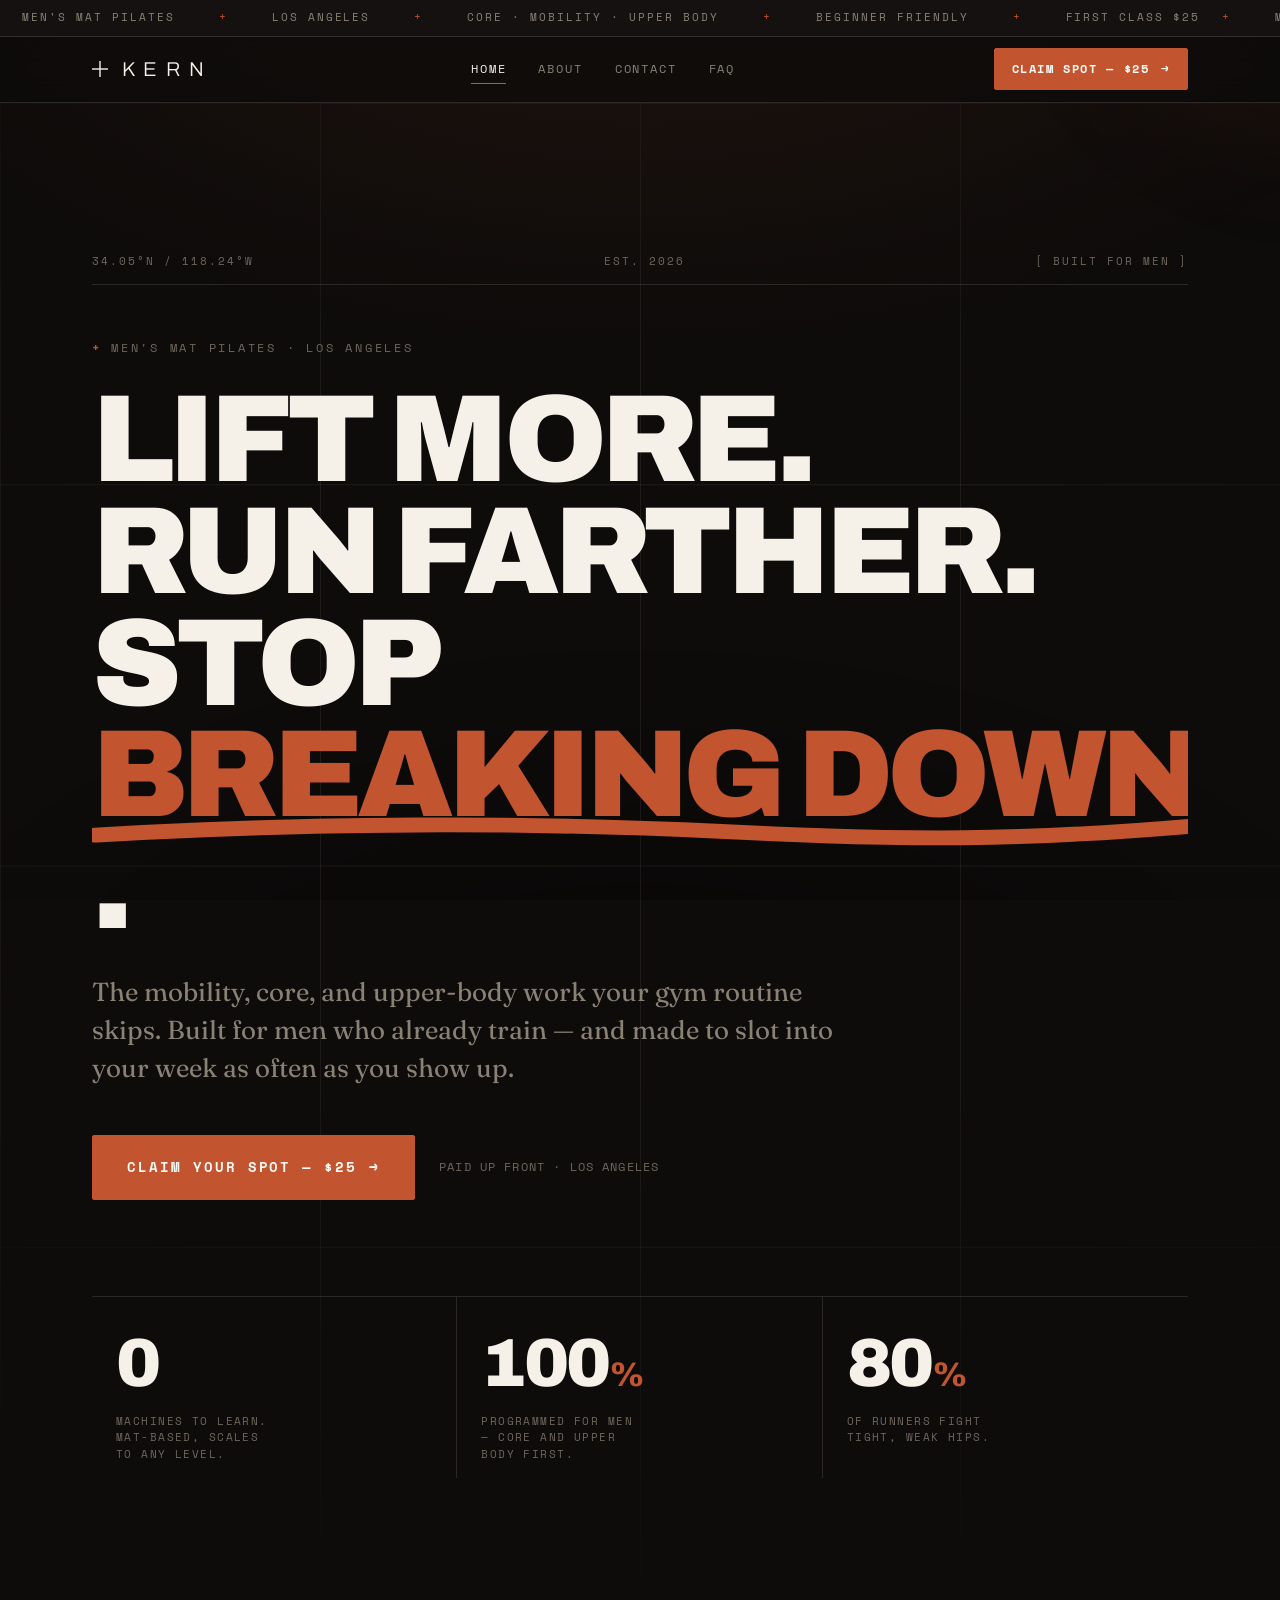
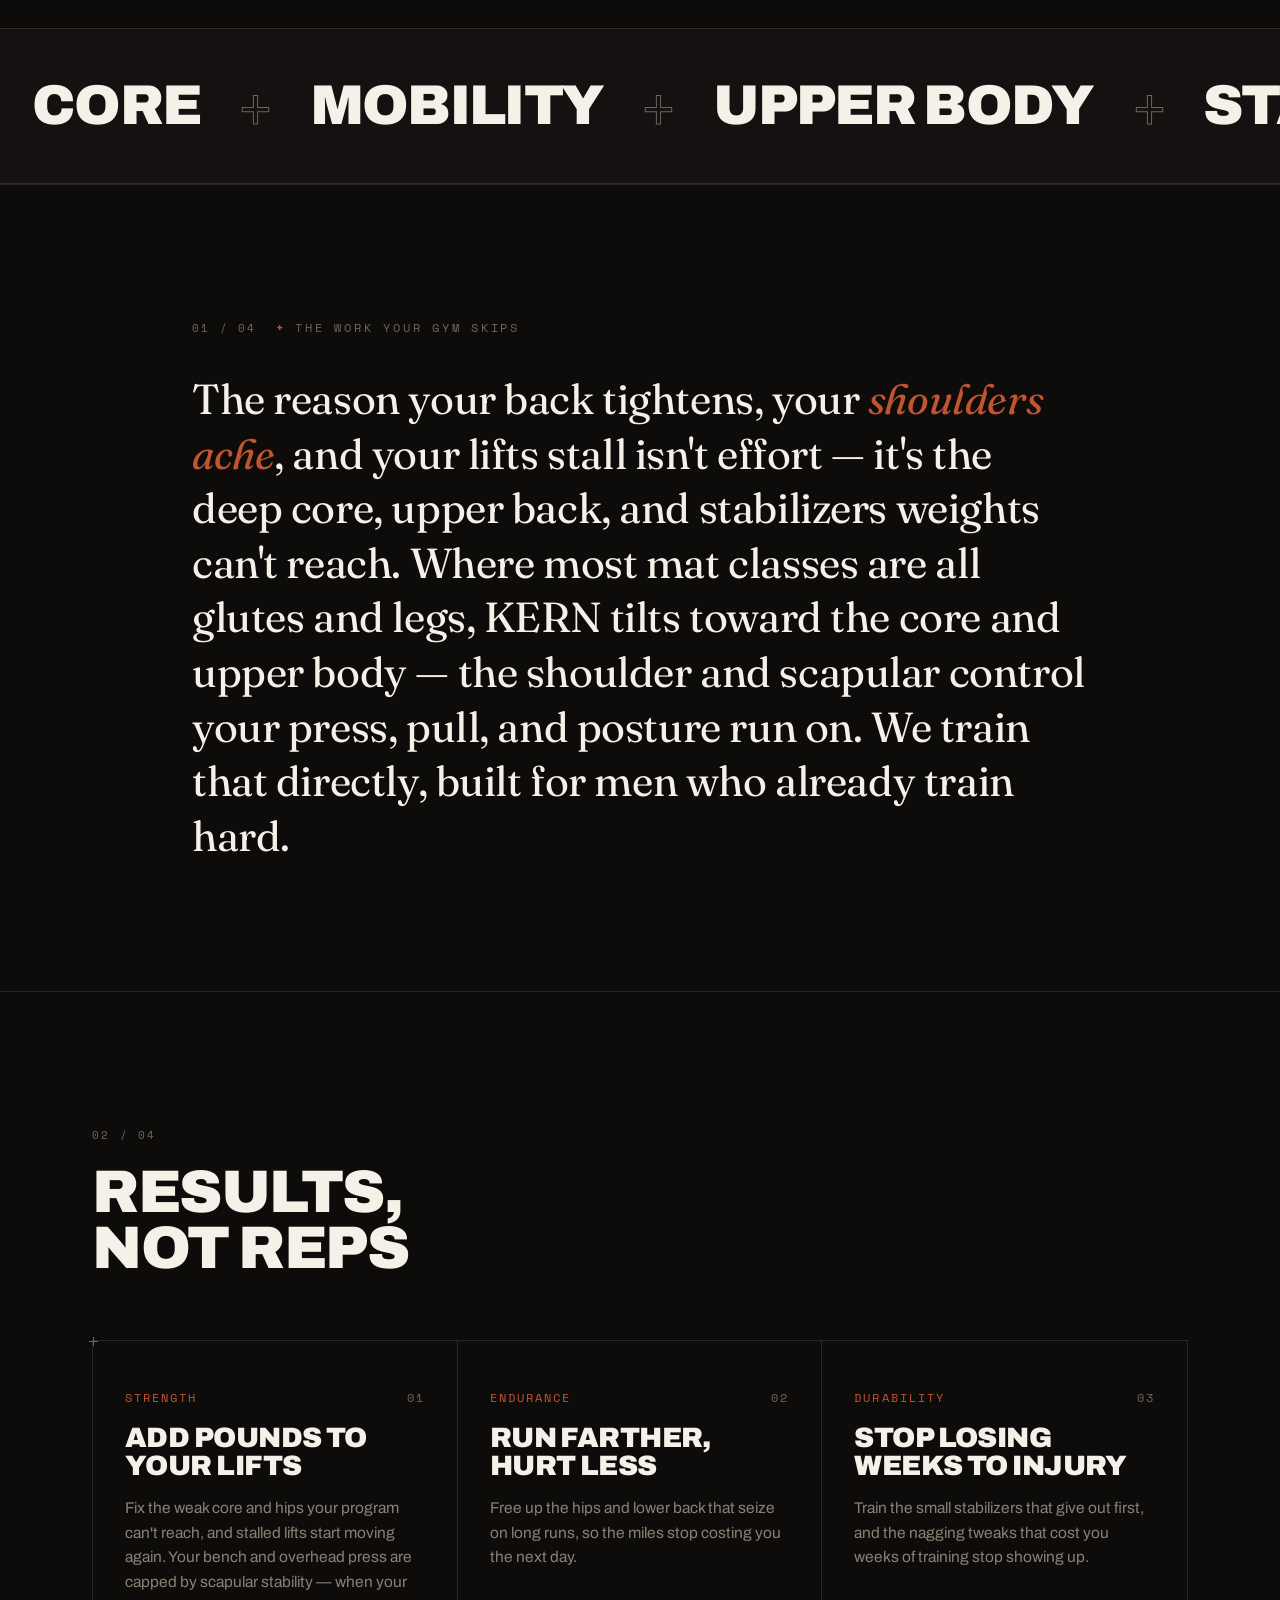
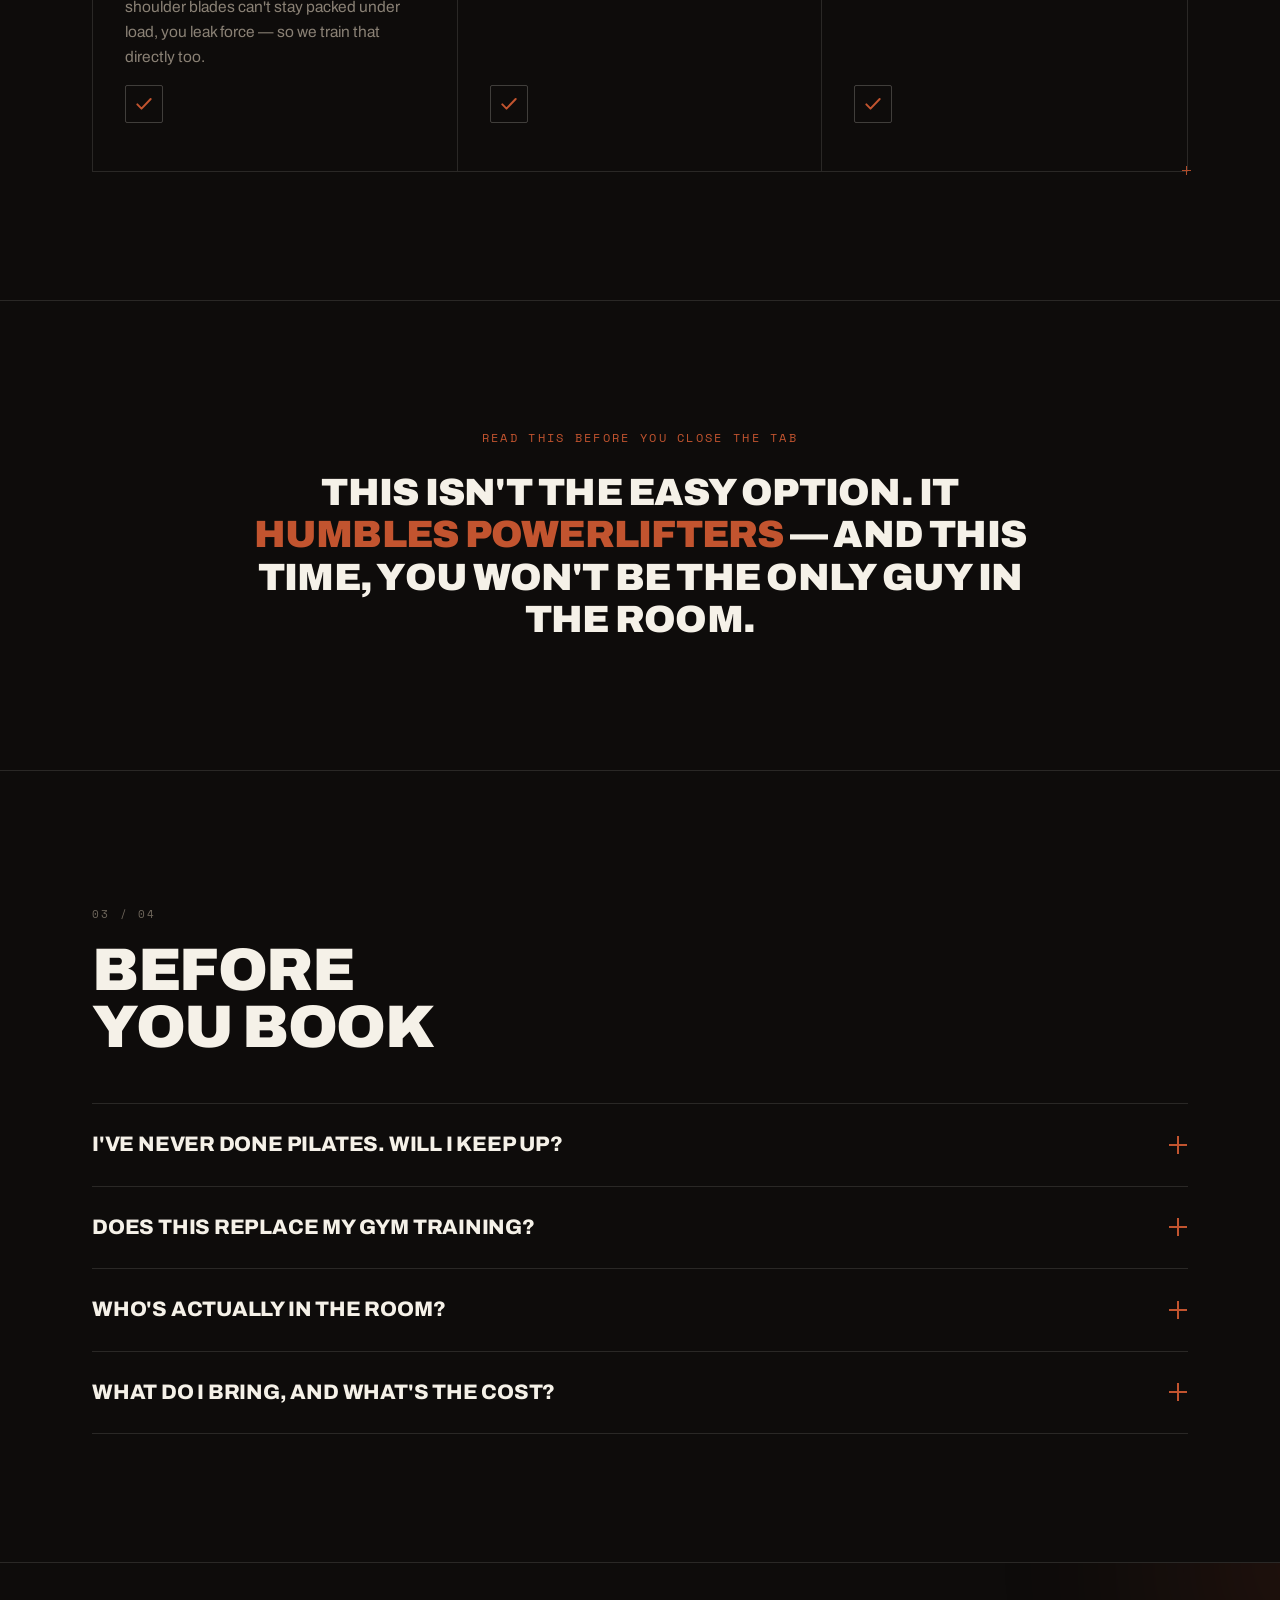
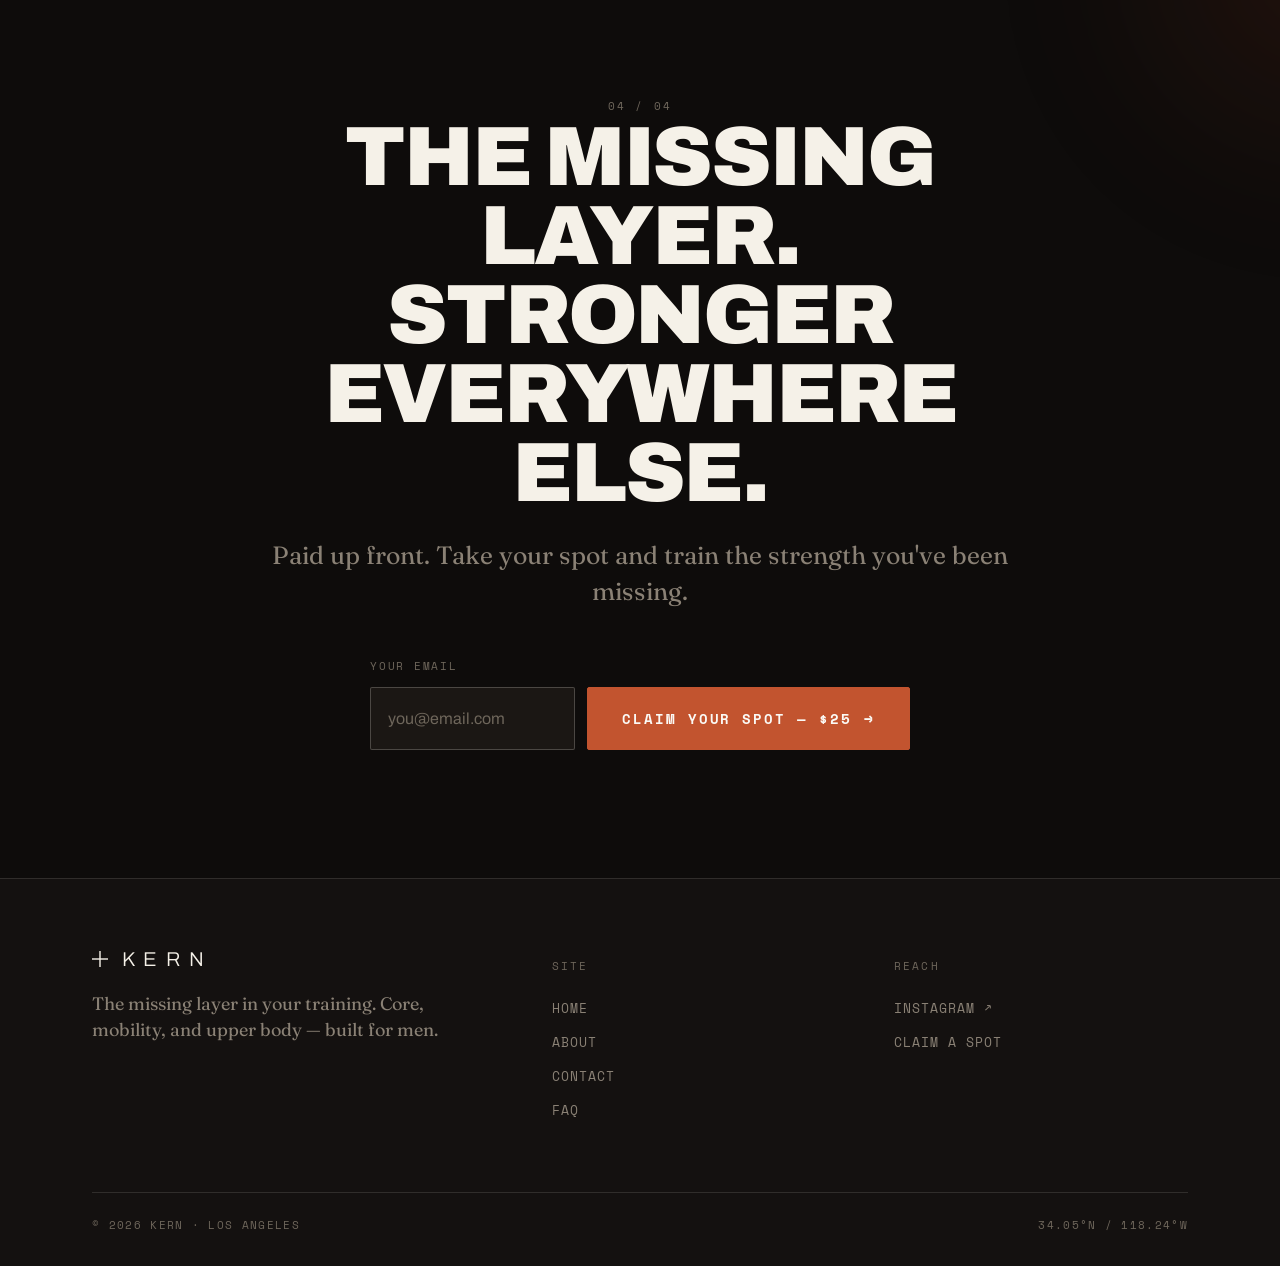
==== commit d68bcd6b: "Redesign to blackout luxury; add About and Contact pages - Shared design system (assets/kern.css, ke" ====
--- a/index.html
+++ b/index.html
@@ -4,288 +4,43 @@
 <meta charset="utf-8" />
 <meta name="viewport" content="width=device-width, initial-scale=1" />
 <title>KERN — Men's Mat Pilates, Los Angeles</title>
+<meta name="description" content="The missing layer in men's training. Core, mobility, and upper-body work your gym routine skips. Mat Pilates built for men — Los Angeles." />
+<meta property="og:title" content="KERN — Men's Mat Pilates, Los Angeles" />
+<meta property="og:description" content="The work your gym skips: core, mobility, upper body. Built for men who already train. Los Angeles." />
+<meta property="og:image" content="https://trainkern.com/assets/og.png" />
+<meta name="theme-color" content="#0E0C0B" />
+<link rel="icon" href="assets/mark.png" />
 <script>document.documentElement.classList.add('js');</script>
 <link rel="preconnect" href="https://fonts.googleapis.com" />
 <link rel="preconnect" href="https://fonts.gstatic.com" crossorigin />
-<link href="https://fonts.googleapis.com/css2?family=Archivo:wght@400;500;600;800;900&family=Fraunces:opsz,wght@9..144,400;9..144,500&family=Space+Mono:wght@400;700&display=swap" rel="stylesheet" />
-<style>
-  :root{
-    --ink:#14110F;
-    --ash:#46423D;
-    --stone:#9A9284;
-    --smoke:#D8D2C6;
-    --bone:#F5F1E8;
-    --chalk:#FBFAF6;
-    --rust:#B24A2E;
-    --rust-deep:#7A2E1A;
-    --live:#3F6B4F;
-    /* warm hero tint derived from paper, not a new brand hue */
-    --sand:#EADFC9;
-
-    --s3:12px; --s4:16px; --s5:24px; --s6:32px; --s7:48px; --s8:64px; --s9:96px; --s10:128px;
-
-    --body:"Archivo","Helvetica Neue",Arial,sans-serif;
-    --serif:"Fraunces",Georgia,"Times New Roman",serif;
-    --mono:"Space Mono","SF Mono",Menlo,monospace;
-
-    --wrap:1080px;
-    --nav-h:64px;
-  }
-
-  *{box-sizing:border-box;}
-  html{scroll-behavior:smooth; scroll-padding-top:calc(var(--nav-h) + 12px);}
-  body{
-    margin:0;
-    background:var(--bone);
-    color:var(--ink);
-    font-family:var(--body);
-    font-size:17px;
-    line-height:1.6;
-    -webkit-font-smoothing:antialiased;
-    text-rendering:optimizeLegibility;
-  }
-  h1,h2,h3{margin:0; letter-spacing:-.02em; text-transform:uppercase; font-family:var(--body); font-weight:900; line-height:.98;}
-  p{margin:0;}
-  a{color:inherit; text-decoration:none;}
-  img{max-width:100%;}
-
-  .wrap{max-width:var(--wrap); margin:0 auto; padding-inline:var(--s5);}
-
-  .eyebrow{
-    font-family:var(--mono); font-size:12px; letter-spacing:.2em;
-    text-transform:uppercase; color:var(--stone);
-    display:inline-flex; align-items:center; gap:12px;
-  }
-  .eyebrow::before{content:""; width:22px; height:1px; background:var(--stone);}
-
-  /* ---------- NAV ---------- */
-  .nav{
-    position:sticky; top:0; z-index:60; height:var(--nav-h);
-    display:flex; align-items:center;
-    background:color-mix(in srgb, var(--bone) 86%, transparent);
-    -webkit-backdrop-filter:saturate(1.2) blur(10px);
-    backdrop-filter:saturate(1.2) blur(10px);
-    border-bottom:1px solid var(--smoke);
-  }
-  .nav .wrap{display:flex; align-items:center; justify-content:space-between; width:100%; gap:var(--s5);}
-  .brand{font-family:var(--body); font-weight:900; letter-spacing:.28em; font-size:18px; text-transform:uppercase;}
-  .nav-links{display:flex; gap:var(--s6); align-items:center;}
-  .nav-links a{
-    font-family:var(--mono); font-size:12px; letter-spacing:.16em; text-transform:uppercase;
-    color:var(--ash); position:relative; padding-block:8px;
-  }
-  .nav-links a::after{
-    content:""; position:absolute; left:0; bottom:0; height:1px; width:0; background:var(--ink);
-    transition:width .25s ease;
-  }
-  .nav-links a:hover::after,.nav-links a:focus-visible::after{width:100%;}
-  .nav-actions{display:flex; align-items:center; gap:var(--s5);}
-
-  /* ---------- BUTTON ---------- */
-  .btn{
-    --pad:14px 22px;
-    display:inline-flex; align-items:center; gap:10px;
-    font-family:var(--mono); font-weight:700; font-size:13px; letter-spacing:.12em; text-transform:uppercase;
-    color:var(--chalk); background:var(--rust);
-    padding:var(--pad); border:1px solid var(--rust); border-radius:2px;
-    cursor:pointer; position:relative; overflow:hidden;
-    transition:background .2s ease, transform .2s ease, border-color .2s ease;
-  }
-  .btn:hover{background:var(--rust-deep); border-color:var(--rust-deep); transform:translateY(-2px);}
-  .btn:active{transform:translateY(0);}
-  .btn:focus-visible{outline:3px solid var(--ink); outline-offset:2px;}
-  .btn--sm{--pad:10px 16px; font-size:12px;}
-  .btn--lg{--pad:20px 32px; font-size:15px;}
-  .btn .spark{position:absolute; pointer-events:none; opacity:0;}
-  .btn:hover .spark{animation:spark 900ms ease-out;}
-  .spark--a{top:8px; left:16px;}
-  .spark--b{bottom:9px; right:22px;}
-  @keyframes spark{
-    0%{opacity:0; transform:scale(.3) rotate(0deg);}
-    40%{opacity:1; transform:scale(1) rotate(25deg);}
-    100%{opacity:0; transform:scale(.5) rotate(60deg);}
-  }
-
-  /* ---------- HERO ---------- */
-  .hero{position:relative; overflow:hidden; padding-block:clamp(64px,12vw,140px);}
-  .mesh{position:absolute; inset:-20% -10%; z-index:0; pointer-events:none;}
-  .blob{position:absolute; border-radius:50%; filter:blur(60px); opacity:.5; will-change:transform;}
-  .blob.b1{width:52vw; height:52vw; left:-8%; top:-14%; background:radial-gradient(circle,var(--rust) 0%,transparent 68%); opacity:.24; animation:drift1 22s ease-in-out infinite;}
-  .blob.b2{width:46vw; height:46vw; right:-6%; top:-6%; background:radial-gradient(circle,var(--sand) 0%,transparent 66%); opacity:.5; animation:drift2 26s ease-in-out infinite;}
-  .blob.b3{width:40vw; height:40vw; left:24%; bottom:-24%; background:radial-gradient(circle,var(--rust-deep) 0%,transparent 70%); opacity:.16; animation:drift3 30s ease-in-out infinite;}
-  @keyframes drift1{0%,100%{transform:translate(0,0) scale(1);}50%{transform:translate(6%,5%) scale(1.08);}}
-  @keyframes drift2{0%,100%{transform:translate(0,0) scale(1);}50%{transform:translate(-5%,7%) scale(1.06);}}
-  @keyframes drift3{0%,100%{transform:translate(0,0) scale(1);}50%{transform:translate(4%,-6%) scale(1.1);}}
-
-  .hero .wrap{position:relative; z-index:1;}
-  .hero h1{font-size:clamp(46px,9vw,104px); max-width:14ch; margin-top:var(--s5); letter-spacing:-.035em; line-height:.93;}
-  .hl{position:relative; display:inline-block; white-space:nowrap;}
-  .hl svg{position:absolute; left:-2%; right:-2%; width:104%; bottom:-.16em; height:.34em; overflow:visible;}
-  .hl path{fill:none; stroke:var(--rust); stroke-width:8; stroke-linecap:round;}
-  .js .hl path{stroke-dasharray:640; stroke-dashoffset:640; animation:draw 900ms ease .35s forwards;}
-  @keyframes draw{to{stroke-dashoffset:0;}}
-
-  .hero-sub{font-family:var(--serif); font-size:clamp(19px,2.4vw,24px); line-height:1.45; color:var(--ash); max-width:44ch; margin-top:var(--s6);}
-  .hero-cta{display:flex; flex-wrap:wrap; align-items:center; gap:var(--s5); margin-top:var(--s7);}
-  .hero-cta .fine{font-family:var(--mono); font-size:12px; letter-spacing:.08em; color:var(--stone); text-transform:uppercase;}
-
-  /* ---------- STATS ---------- */
-  .stats{display:grid; grid-template-columns:repeat(3,1fr); gap:var(--s5); margin-top:var(--s8); border-top:1px solid var(--smoke); padding-top:var(--s6);}
-  .stat .num{font-family:var(--body); font-weight:900; font-size:clamp(38px,6vw,60px); line-height:1; letter-spacing:-.03em;}
-  .stat .lab{font-family:var(--mono); font-size:11.5px; letter-spacing:.14em; text-transform:uppercase; color:var(--stone); margin-top:12px; display:block; max-width:20ch;}
-
-  /* ---------- SECTION SHELL ---------- */
-  .section{padding-block:clamp(72px,10vw,120px);}
-  .section-head{max-width:62ch;}
-  .section-head h2{font-size:clamp(30px,4.6vw,52px); margin-top:var(--s4);}
-
-  /* ---------- PROMISE ---------- */
-  .promise{text-align:center;}
-  .promise .wrap{max-width:900px;}
-  .promise .lede{
-    font-family:var(--serif); font-weight:400;
-    font-size:clamp(24px,3.6vw,42px); line-height:1.28; letter-spacing:-.01em;
-    margin-top:var(--s6); color:var(--ink); text-transform:none;
-  }
-  .promise .lede em{font-style:italic; color:var(--rust-deep);}
-
-  /* ---------- BENEFITS ---------- */
-  .benefits .section-head{margin:0 auto var(--s8); text-align:center;}
-  .b-grid{display:grid; grid-template-columns:repeat(3,1fr); gap:var(--s6);}
-  .benefit{
-    background:var(--chalk); border:1px solid var(--smoke); border-radius:2px;
-    padding:var(--s6); display:flex; flex-direction:column; gap:var(--s4);
-    transition:transform .25s ease, border-color .25s ease;
-  }
-  .benefit:hover{transform:translateY(-4px); border-color:var(--stone);}
-  .b-kicker{font-family:var(--mono); font-size:12px; letter-spacing:.16em; text-transform:uppercase; color:var(--rust);}
-  .b-check{width:40px; height:40px; border:1px solid var(--smoke); border-radius:2px; display:flex; align-items:center; justify-content:center;}
-  .b-check svg{width:22px; height:22px;}
-  .b-check path{fill:none; stroke:var(--ink); stroke-width:2.4; stroke-linecap:round; stroke-linejoin:round;}
-  .js .b-check path{stroke-dasharray:30; stroke-dashoffset:30; transition:stroke-dashoffset .6s ease;}
-  .js .benefit.in .b-check path{stroke-dashoffset:0;}
-  .benefit p{font-size:17px; line-height:1.55; color:var(--ash);}
-  .benefit .b-title{font-weight:800; text-transform:none; letter-spacing:-.01em; font-size:19px; color:var(--ink);}
-
-  /* ---------- TESTIMONIAL ---------- */
-  .quote{background:var(--ink); color:var(--bone);}
-  .quote .wrap{max-width:900px; text-align:center;}
-  .quote blockquote{margin:0; font-family:var(--serif); font-weight:400; font-size:clamp(24px,3.4vw,40px); line-height:1.3; text-transform:none; letter-spacing:-.01em;}
-  .quote .who{font-family:var(--mono); font-size:12.5px; letter-spacing:.16em; text-transform:uppercase; color:var(--stone); margin-top:var(--s6); display:block;}
-  .quote .mark{font-family:var(--serif); font-size:80px; line-height:0; color:var(--rust); display:block; height:40px;}
-
-  /* ---------- OBJECTION ---------- */
-  .objection{background:var(--sand); border-block:1px solid var(--smoke);}
-  .objection .wrap{max-width:860px; text-align:center;}
-  .objection p{font-family:var(--body); font-weight:800; text-transform:uppercase; letter-spacing:-.01em; font-size:clamp(20px,3vw,30px); line-height:1.25; color:var(--ink);}
-  .objection .tag{font-family:var(--mono); font-size:12px; letter-spacing:.18em; color:var(--rust-deep); text-transform:uppercase; display:block; margin-bottom:var(--s5);}
-
-  /* ---------- FAQ ---------- */
-  .faq .section-head{margin:0 auto var(--s7); text-align:center;}
-  .faq-list{max-width:760px; margin:0 auto; border-top:1px solid var(--smoke);}
-  details{border-bottom:1px solid var(--smoke);}
-  summary{
-    list-style:none; cursor:pointer; padding:var(--s5) 0;
-    display:flex; align-items:center; justify-content:space-between; gap:var(--s4);
-    font-weight:800; text-transform:none; letter-spacing:-.01em; font-size:19px;
-  }
-  summary::-webkit-details-marker{display:none;}
-  .faq-ico{flex:none; width:22px; height:22px; position:relative;}
-  .faq-ico::before,.faq-ico::after{content:""; position:absolute; background:var(--rust); transition:transform .25s ease, opacity .25s ease;}
-  .faq-ico::before{top:10px; left:2px; right:2px; height:2px;}
-  .faq-ico::after{left:10px; top:2px; bottom:2px; width:2px;}
-  details[open] .faq-ico::after{transform:scaleY(0); opacity:0;}
-  details[open] summary{color:var(--rust-deep);}
-  .faq-a{padding:0 0 var(--s5); color:var(--ash); max-width:64ch; line-height:1.6;}
-
-  /* ---------- FINAL CTA ---------- */
-  .final{text-align:center; position:relative; overflow:hidden;}
-  .final .wrap{max-width:820px; position:relative; z-index:1;}
-  .final h2{font-size:clamp(34px,6vw,68px);}
-  .final .lede{font-family:var(--serif); color:var(--ash); font-size:clamp(19px,2.4vw,24px); text-transform:none; margin-top:var(--s5); line-height:1.45;}
-  .final .btn{margin-top:var(--s7);}
-  .final .fine{font-family:var(--mono); font-size:12px; letter-spacing:.08em; color:var(--stone); text-transform:uppercase; margin-top:var(--s5);}
-
-  /* ---------- LEAD FORM ---------- */
-  .lead-form{max-width:520px; margin:var(--s7) auto 0; text-align:left;}
-  .field-label{display:block; font-family:var(--mono); font-size:11.5px; letter-spacing:.16em; text-transform:uppercase; color:var(--stone); margin-bottom:12px;}
-  .field-row{display:flex; gap:12px;}
-  .field{
-    flex:1 1 auto; min-width:0;
-    font-family:var(--body); font-size:16px; color:var(--ink);
-    background:var(--chalk); border:1px solid var(--stone); border-radius:2px;
-    padding:16px;
-    transition:border-color .2s ease;
-  }
-  .field::placeholder{color:var(--stone);}
-  .field:focus{outline:none; border-color:var(--rust);}
-  .field:focus-visible{outline:2px solid var(--rust); outline-offset:1px;}
-  .lead-form .btn{margin-top:0; flex:none; white-space:nowrap;}
-  .btn[disabled]{opacity:.55; cursor:progress; transform:none;}
-  /* honeypot: off-screen, never shown to humans; bots fill it and get dropped */
-  .hp{position:absolute; left:-5000px; top:auto; width:1px; height:1px; opacity:0; overflow:hidden;}
-  .form-err{font-family:var(--mono); font-size:12.5px; letter-spacing:.02em; color:var(--rust-deep); margin-top:16px; text-transform:none;}
-  .lead-thanks{max-width:520px; margin:var(--s7) auto 0; border:1px solid var(--smoke); background:var(--chalk); border-radius:2px; padding:var(--s7) var(--s6); text-align:center;}
-  .lead-thanks:focus{outline:none;}
-  .check-big{display:inline-flex; align-items:center; justify-content:center; width:52px; height:52px; border-radius:50%; background:var(--live); margin-bottom:var(--s5);}
-  .check-big svg{width:26px; height:26px;}
-  .check-big path{fill:none; stroke:var(--chalk); stroke-width:2.6; stroke-linecap:round; stroke-linejoin:round;}
-  .thanks-title{font-family:var(--body); font-weight:900; text-transform:uppercase; letter-spacing:-.01em; font-size:clamp(22px,3vw,30px);}
-  .thanks-sub{font-family:var(--serif); color:var(--ash); font-size:18px; line-height:1.5; margin-top:16px; text-transform:none;}
-  @media (max-width:520px){
-    .field-row{flex-direction:column;}
-    .lead-form .btn{width:100%; justify-content:center;}
-  }
-
-  footer{border-top:1px solid var(--smoke); padding-block:var(--s7);}
-  footer .wrap{display:flex; flex-wrap:wrap; gap:var(--s4) var(--s6); align-items:center; justify-content:space-between;}
-  footer .brand{font-size:15px;}
-  footer small{font-family:var(--mono); font-size:11.5px; letter-spacing:.1em; color:var(--stone); text-transform:uppercase;}
-
-  /* ---------- REVEAL ---------- */
-  .js [data-reveal]{opacity:0; transform:translateY(26px); transition:opacity .7s ease, transform .7s cubic-bezier(.2,.7,.2,1);}
-  .js [data-reveal].in{opacity:1; transform:none;}
-  .js [data-reveal][data-d="1"]{transition-delay:.08s;}
-  .js [data-reveal][data-d="2"]{transition-delay:.16s;}
-
-  /* ---------- RESPONSIVE ---------- */
-  @media (max-width:820px){
-    .nav-links{display:none;}
-    .stats{grid-template-columns:1fr; gap:var(--s6);}
-    .b-grid{grid-template-columns:1fr;}
-    .hl{white-space:normal;}
-  }
-  @media (max-width:420px){
-    .brand{font-size:16px; letter-spacing:.2em;}
-    .btn{--pad:12px 16px; font-size:12px;}
-  }
-
-  @media (prefers-reduced-motion:reduce){
-    html{scroll-behavior:auto;}
-    *{animation:none !important;}
-    .js [data-reveal]{opacity:1; transform:none; transition:none;}
-    .js .hl path{stroke-dashoffset:0;}
-    .js .b-check path{stroke-dashoffset:0;}
-    .blob{display:none;}
-  }
-</style>
+<link href="https://fonts.googleapis.com/css2?family=Archivo:wght@300;400;500;600;800;900&family=Fraunces:opsz,wght@9..144,400;9..144,500&family=Space+Mono:wght@400;700&display=swap" rel="stylesheet" />
+<link rel="stylesheet" href="assets/kern.css" />
 </head>
 <body>
+
+<!-- UTILITY TICKER -->
+<div class="ticker" aria-hidden="true">
+  <div class="ticker-track">
+    <span>Men's mat Pilates<span></span>Los Angeles<span></span>Core · Mobility · Upper body<span></span>Beginner friendly<span></span>First class $25</span>
+    <span>Men's mat Pilates<span></span>Los Angeles<span></span>Core · Mobility · Upper body<span></span>Beginner friendly<span></span>First class $25</span>
+  </div>
+</div>
 
 <!-- NAV -->
 <header class="nav">
   <div class="wrap">
-    <a class="brand" href="#top" aria-label="KERN home">KERN</a>
+    <a class="brand" href="index.html" aria-label="KERN home">
+      <svg class="xh" viewBox="0 0 16 16" aria-hidden="true"><line x1="8" y1="0" x2="8" y2="16"/><line x1="0" y1="8" x2="16" y2="8"/></svg>
+      <span class="word">KERN</span>
+    </a>
     <nav class="nav-links" aria-label="Primary">
-      <a href="#class">The class</a>
-      <a href="#benefits">Benefits</a>
+      <a href="index.html" aria-current="page">Home</a>
+      <a href="about.html">About</a>
+      <a href="contact.html">Contact</a>
       <a href="#faq">FAQ</a>
     </nav>
     <div class="nav-actions">
-      <a class="btn btn--sm" href="#claim">
-        Claim your spot — $25
-        <svg class="spark spark--a" width="12" height="12" viewBox="0 0 12 12" aria-hidden="true"><path d="M6 0l1.2 4.8L12 6l-4.8 1.2L6 12 4.8 7.2 0 6l4.8-1.2z" fill="#FBFAF6"/></svg>
-      </a>
+      <a class="btn btn--sm" href="#claim" data-magnetic>Claim spot — $25 <span class="arw">→</span></a>
     </div>
   </div>
 </header>
@@ -294,32 +49,32 @@
 
   <!-- HERO -->
   <section class="hero">
+    <div class="gridlines" aria-hidden="true"></div>
     <div class="mesh" aria-hidden="true">
-      <span class="blob b1"></span>
-      <span class="blob b2"></span>
-      <span class="blob b3"></span>
-    </div>
-    <div class="wrap">
+      <span class="blob b1"></span><span class="blob b2"></span><span class="blob b3"></span>
+    </div>
+    <div class="wrap">
+      <div class="hero-coords" data-reveal>
+        <span>34.05°N / 118.24°W</span>
+        <span>Est. 2026</span>
+        <span>[ BUILT FOR MEN ]</span>
+      </div>
       <span class="eyebrow" data-reveal>Men's mat Pilates · Los Angeles</span>
-      <h1 data-reveal data-d="1">Lift more. Run farther.<br />Stop <span class="hl">breaking down<svg viewBox="0 0 300 20" preserveAspectRatio="none" aria-hidden="true"><path d="M4 13 C 60 6, 120 6, 170 11 S 250 16, 296 8" /></svg></span>.</h1>
-      <p class="hero-sub" data-reveal data-d="2">The mobility and core work your gym routine skips. One hour a week, built for men who already train — in a room of men doing the same work.</p>
+      <h1 data-reveal data-d="1"><span class="line">Lift more.</span><span class="line">Run farther.</span><span class="line">Stop <span class="hl">breaking down<svg viewBox="0 0 300 20" preserveAspectRatio="none" aria-hidden="true"><path d="M4 13 C 60 6, 120 6, 170 11 S 250 16, 296 8" /></svg></span>.</span></h1>
+      <p class="hero-sub" data-reveal data-d="2">The mobility, core, and upper-body work your gym routine skips. Built for men who already train — and made to slot into your week as often as you show up.</p>
       <div class="hero-cta" data-reveal data-d="2">
-        <a class="btn btn--lg" href="#claim">
-          Claim your spot — $25
-          <svg class="spark spark--a" width="12" height="12" viewBox="0 0 12 12" aria-hidden="true"><path d="M6 0l1.2 4.8L12 6l-4.8 1.2L6 12 4.8 7.2 0 6l4.8-1.2z" fill="#FBFAF6"/></svg>
-          <svg class="spark spark--b" width="9" height="9" viewBox="0 0 12 12" aria-hidden="true"><path d="M6 0l1.2 4.8L12 6l-4.8 1.2L6 12 4.8 7.2 0 6l4.8-1.2z" fill="#FBFAF6"/></svg>
-        </a>
+        <a class="btn btn--lg" href="#claim" data-magnetic>Claim your spot — $25 <span class="arw">→</span></a>
         <span class="fine">Paid up front · Los Angeles</span>
       </div>
 
       <div class="stats">
         <div class="stat" data-reveal>
-          <span class="num" data-count="60">60</span>
-          <span class="lab">Minutes a week. Built for men who already train.</span>
+          <span class="num" data-count="0">0</span>
+          <span class="lab">Machines to learn. Mat-based, scales to any level.</span>
         </div>
         <div class="stat" data-reveal data-d="1">
-          <span class="num" data-count="8">8</span>
-          <span class="lab">Weeks to move, lift and run better.</span>
+          <span class="num" data-count="100" data-suffix="%">100%</span>
+          <span class="lab">Programmed for men — core and upper body first.</span>
         </div>
         <div class="stat" data-reveal data-d="2">
           <span class="num" data-count="80" data-suffix="%">80%</span>
@@ -329,11 +84,20 @@
     </div>
   </section>
 
-  <!-- PROMISE / THE CLASS -->
+  <!-- KEYWORD BAND -->
+  <div class="band" aria-hidden="true">
+    <div class="band-track">
+      <span>Core</span><span class="dot">+</span><span>Mobility</span><span class="dot">+</span><span>Upper body</span><span class="dot">+</span><span>Stability</span><span class="dot">+</span>
+      <span>Core</span><span class="dot">+</span><span>Mobility</span><span class="dot">+</span><span>Upper body</span><span class="dot">+</span><span>Stability</span><span class="dot">+</span>
+    </div>
+  </div>
+
+  <!-- PROMISE -->
   <section class="section promise" id="class">
     <div class="wrap">
-      <span class="eyebrow" data-reveal>The work your gym skips</span>
-      <p class="lede" data-reveal data-d="1">The reason your back tightens, your <em>glutes won't fire</em>, and your lifts stall isn't effort — it's the deep core, hips, shoulder blades and stabilizers weights can't reach. We train those directly. One class a week, built for men who already train hard.</p>
+      <span class="index-tag">01 / 04</span>
+      <span class="eyebrow" style="margin-left:16px" data-reveal>The work your gym skips</span>
+      <p class="lede" data-reveal data-d="1">The reason your back tightens, your <em>shoulders ache</em>, and your lifts stall isn't effort — it's the deep core, upper back, and stabilizers weights can't reach. Where most mat classes are all glutes and legs, KERN tilts toward the core and upper body — the shoulder and scapular control your press, pull, and posture run on. We train that directly, built for men who already train hard.</p>
     </div>
   </section>
 
@@ -341,37 +105,37 @@
   <section class="section benefits" id="benefits">
     <div class="wrap">
       <div class="section-head" data-reveal>
-        <span class="eyebrow">What it does</span>
-        <h2>Results, not reps</h2>
-      </div>
-      <div class="b-grid">
-        <article class="benefit" data-reveal>
-          <span class="b-kicker">01 — Strength</span>
+        <span class="index-tag">02 / 04</span>
+        <h2>Results,<br />not reps</h2>
+      </div>
+      <div class="b-grid frame" data-reveal>
+        <article class="benefit">
+          <span class="b-kicker">Strength <span class="no">01</span></span>
+          <span class="b-title">Add pounds to your lifts</span>
+          <p>Fix the weak core and hips your program can't reach, and stalled lifts start moving again. Your bench and overhead press are capped by scapular stability — when your shoulder blades can't stay packed under load, you leak force — so we train that directly too.</p>
           <span class="b-check" aria-hidden="true"><svg viewBox="0 0 24 24"><path d="M4 12.5l5 5L20 6" /></svg></span>
-          <span class="b-title">Add pounds to your lifts</span>
-          <p>Fix the weak core and hips your program can't reach, and stalled lifts start moving again. And your bench and overhead press are capped by scapular stability — when your shoulder blades can't stay packed under load, you leak force — so we train that directly too.</p>
         </article>
-        <article class="benefit" data-reveal data-d="1">
-          <span class="b-kicker">02 — Endurance</span>
-          <span class="b-check" aria-hidden="true"><svg viewBox="0 0 24 24"><path d="M4 12.5l5 5L20 6" /></svg></span>
+        <article class="benefit">
+          <span class="b-kicker">Endurance <span class="no">02</span></span>
           <span class="b-title">Run farther, hurt less</span>
           <p>Free up the hips and lower back that seize on long runs, so the miles stop costing you the next day.</p>
+          <span class="b-check" aria-hidden="true"><svg viewBox="0 0 24 24"><path d="M4 12.5l5 5L20 6" /></svg></span>
         </article>
-        <article class="benefit" data-reveal data-d="2">
-          <span class="b-kicker">03 — Durability</span>
-          <span class="b-check" aria-hidden="true"><svg viewBox="0 0 24 24"><path d="M4 12.5l5 5L20 6" /></svg></span>
+        <article class="benefit">
+          <span class="b-kicker">Durability <span class="no">03</span></span>
           <span class="b-title">Stop losing weeks to injury</span>
           <p>Train the small stabilizers that give out first, and the nagging tweaks that cost you weeks of training stop showing up.</p>
+          <span class="b-check" aria-hidden="true"><svg viewBox="0 0 24 24"><path d="M4 12.5l5 5L20 6" /></svg></span>
         </article>
       </div>
     </div>
   </section>
 
-  <!-- OBJECTION KILLER -->
+  <!-- OBJECTION -->
   <section class="section objection">
     <div class="wrap" data-reveal>
       <span class="tag">Read this before you close the tab</span>
-      <p>This isn't the easy option. It humbles powerlifters — and you'll be in a room of men doing the exact same work.</p>
+      <p>This isn't the easy option. It <em>humbles powerlifters</em> — and this time, you won't be the only guy in the room.</p>
     </div>
   </section>
 
@@ -379,8 +143,8 @@
   <section class="section faq" id="faq">
     <div class="wrap">
       <div class="section-head" data-reveal>
-        <span class="eyebrow">Straight answers</span>
-        <h2>Before you book</h2>
+        <span class="index-tag">03 / 04</span>
+        <h2>Before<br />you book</h2>
       </div>
       <div class="faq-list" data-reveal data-d="1">
         <details>
@@ -389,11 +153,11 @@
         </details>
         <details>
           <summary>Does this replace my gym training?<span class="faq-ico" aria-hidden="true"></span></summary>
-          <p class="faq-a">No. It's one hour a week that makes everything else work better — more range, a stronger base, fewer tweaks. Keep lifting and running exactly as you do.</p>
+          <p class="faq-a">No — it's built to slot into your training week. It makes everything else work better: shoulder mobility for a bigger overhead press, t-spine for your bench, open hips for a deeper squat. Come as often as you train, and keep your push-pull-legs and runs exactly as they are.</p>
         </details>
         <details>
           <summary>Who's actually in the room?<span class="faq-ico" aria-hidden="true"></span></summary>
-          <p class="faq-a">A small room built for men — no mirrors full of strangers, no being the odd one out — just guys who train and want the same thing you do.</p>
+          <p class="faq-a">People who train. KERN is built and programmed for men — and women are welcome too. Everyone starts from the same place, so you're never the odd one out, just people who want the same thing you do.</p>
         </details>
         <details>
           <summary>What do I bring, and what's the cost?<span class="faq-ico" aria-hidden="true"></span></summary>
@@ -405,20 +169,19 @@
 
   <!-- FINAL CTA -->
   <section class="section final" id="claim">
-    <div class="wrap">
-      <h2 data-reveal>One hour a week.<br />Stronger everywhere else.</h2>
+    <div class="mesh" aria-hidden="true"><span class="blob b2" style="opacity:.22"></span></div>
+    <div class="wrap">
+      <span class="index-tag" data-reveal>04 / 04</span>
+      <h2 data-reveal>The missing layer.<br />Stronger everywhere else.</h2>
       <p class="lede" data-reveal data-d="1">Paid up front. Take your spot and train the strength you've been missing.</p>
       <form class="lead-form" id="lead-form" data-reveal data-d="1" method="POST" novalidate>
         <label class="field-label" for="email">Your email</label>
         <div class="field-row">
           <input class="field" type="email" id="email" name="email" inputmode="email" autocomplete="email" placeholder="you@email.com" required aria-describedby="form-err" />
-          <button class="btn btn--lg" type="submit" id="submit-btn">
-            <span class="btn-label">Claim your spot — $25</span>
-            <svg class="spark spark--a" width="12" height="12" viewBox="0 0 12 12" aria-hidden="true"><path d="M6 0l1.2 4.8L12 6l-4.8 1.2L6 12 4.8 7.2 0 6l4.8-1.2z" fill="#FBFAF6"/></svg>
-            <svg class="spark spark--b" width="9" height="9" viewBox="0 0 12 12" aria-hidden="true"><path d="M6 0l1.2 4.8L12 6l-4.8 1.2L6 12 4.8 7.2 0 6l4.8-1.2z" fill="#FBFAF6"/></svg>
+          <button class="btn btn--lg" type="submit" id="submit-btn" data-magnetic>
+            <span class="btn-label">Claim your spot — $25</span> <span class="arw">→</span>
           </button>
         </div>
-        <!-- honeypot: hidden from people, tempting to bots -->
         <input class="hp" type="text" name="_gotcha" tabindex="-1" autocomplete="off" aria-hidden="true" />
         <p class="form-err" id="form-err" role="alert" hidden>Please enter a valid email so we can hold your spot.</p>
       </form>
@@ -427,7 +190,6 @@
         <p class="thanks-title">Thanks — check your inbox</p>
         <p class="thanks-sub">Your spot request is in. Watch your email for the class details and how to pay.</p>
       </div>
-      <p class="fine" data-reveal data-d="1">Los Angeles · Built for men · First class</p>
     </div>
   </section>
 
@@ -435,69 +197,39 @@
 
 <footer>
   <div class="wrap">
-    <span class="brand">KERN</span>
-    <small>Men's mat Pilates · Los Angeles</small>
+    <div class="foot-grid">
+      <div class="foot-brand">
+        <a class="brand" href="index.html" aria-label="KERN home">
+          <svg class="xh" viewBox="0 0 16 16" aria-hidden="true"><line x1="8" y1="0" x2="8" y2="16"/><line x1="0" y1="8" x2="16" y2="8"/></svg>
+          <span class="word">KERN</span>
+        </a>
+        <p>The missing layer in your training. Core, mobility, and upper body — built for men.</p>
+      </div>
+      <div class="foot-col">
+        <h4>Site</h4>
+        <a href="index.html">Home</a>
+        <a href="about.html">About</a>
+        <a href="contact.html">Contact</a>
+        <a href="#faq">FAQ</a>
+      </div>
+      <div class="foot-col">
+        <h4>Reach</h4>
+        <a href="https://instagram.com/trainkern" target="_blank" rel="noopener">Instagram ↗</a>
+        <a href="#claim">Claim a spot</a>
+      </div>
+    </div>
+    <div class="foot-bar">
+      <small>© 2026 KERN · Los Angeles</small>
+      <small>34.05°N / 118.24°W</small>
+    </div>
   </div>
 </footer>
 
+<script src="assets/kern.js"></script>
 <script>
+  /* Lead form → Formspree (emails the lead to chou.chr@northeastern.edu) */
   (function(){
-    var reduce = window.matchMedia && window.matchMedia('(prefers-reduced-motion: reduce)').matches;
-
-    /* Reveal on scroll */
-    var reveals = document.querySelectorAll('[data-reveal]');
-    if (reduce || !('IntersectionObserver' in window)) {
-      reveals.forEach(function(el){ el.classList.add('in'); });
-    } else {
-      var io = new IntersectionObserver(function(entries){
-        entries.forEach(function(e){
-          if (e.isIntersecting){ e.target.classList.add('in'); io.unobserve(e.target); }
-        });
-      }, {threshold:0.18, rootMargin:'0px 0px -8% 0px'});
-      reveals.forEach(function(el){ io.observe(el); });
-
-      /* benefit cards drive their own draw-on checkmark */
-      document.querySelectorAll('.benefit').forEach(function(el){
-        var bo = new IntersectionObserver(function(entries){
-          entries.forEach(function(e){ if(e.isIntersecting){ e.target.classList.add('in'); bo.unobserve(e.target); }});
-        }, {threshold:0.35});
-        bo.observe(el);
-      });
-    }
-
-    /* Count-up */
-    function countUp(el){
-      var target = parseInt(el.getAttribute('data-count'), 10);
-      var suffix = el.getAttribute('data-suffix') || '';
-      if (reduce) { el.textContent = target + suffix; return; }
-      var dur = 1100, start = null;
-      function step(ts){
-        if(!start) start = ts;
-        var p = Math.min((ts - start)/dur, 1);
-        var eased = 1 - Math.pow(1 - p, 3);
-        el.textContent = Math.round(target * eased) + suffix;
-        if(p < 1) requestAnimationFrame(step);
-      }
-      requestAnimationFrame(step);
-    }
-    var nums = document.querySelectorAll('[data-count]');
-    if (!('IntersectionObserver' in window) || reduce){
-      nums.forEach(function(el){ el.textContent = el.getAttribute('data-count') + (el.getAttribute('data-suffix')||''); });
-    } else {
-      var no = new IntersectionObserver(function(entries){
-        entries.forEach(function(e){ if(e.isIntersecting){ countUp(e.target); no.unobserve(e.target); }});
-      }, {threshold:0.6});
-      nums.forEach(function(el){ el.textContent = '0'; no.observe(el); });
-    }
-  })();
-</script>
-
-<script>
-  /* ---- Lead form → Formspree (emails the lead to chou.chr@northeastern.edu) ---- */
-  (function(){
-    /* STEP 1 below tells you how to get this ID. Paste it in place of YOUR_FORM_ID. */
     var FORM_ENDPOINT = "https://formspree.io/f/mwvdgyjk";
-
     var form = document.getElementById('lead-form');
     if(!form) return;
     var thanks   = document.getElementById('lead-thanks');
@@ -510,48 +242,19 @@
 
     function showError(msg){ err.textContent = msg; err.hidden = false; }
     function resetBtn(){ btn.disabled = false; label.textContent = 'Claim your spot — $25'; }
-    function succeed(){
-      form.hidden = true;
-      thanks.hidden = false;
-      thanks.setAttribute('tabindex','-1');
-      thanks.focus();
-    }
+    function succeed(){ form.hidden = true; thanks.hidden = false; thanks.setAttribute('tabindex','-1'); thanks.focus(); }
 
     form.addEventListener('submit', function(e){
       e.preventDefault();
       err.hidden = true;
-
-      /* Honeypot: a person never sees or fills this. If it has a value, it's a bot —
-         act successful but send nothing. */
       if(honeypot && honeypot.value){ succeed(); return; }
-
       var value = (email.value || '').trim();
-      if(!EMAIL_RE.test(value)){
-        showError('Please enter a valid email so we can hold your spot.');
-        email.focus();
-        return;
-      }
-
-      btn.disabled = true;
-      label.textContent = 'Sending…';
-
-      if(FORM_ENDPOINT.indexOf('YOUR_FORM_ID') !== -1){
-        showError('Form isn’t connected yet — add your Formspree ID (see setup notes).');
-        resetBtn();
-        return;
-      }
-
-      fetch(FORM_ENDPOINT, {
-        method: 'POST',
-        headers: { 'Accept': 'application/json' },
-        body: new FormData(form)
-      }).then(function(res){
-        if(res.ok){ succeed(); }
-        else { throw new Error('bad status ' + res.status); }
-      }).catch(function(){
-        showError('Something went wrong — please try again.');
-        resetBtn();
-      });
+      if(!EMAIL_RE.test(value)){ showError('Please enter a valid email so we can hold your spot.'); email.focus(); return; }
+      btn.disabled = true; label.textContent = 'Sending…';
+      if(FORM_ENDPOINT.indexOf('YOUR_FORM_ID') !== -1){ showError('Form isn’t connected yet — add your Formspree ID.'); resetBtn(); return; }
+      fetch(FORM_ENDPOINT, { method:'POST', headers:{'Accept':'application/json'}, body:new FormData(form) })
+        .then(function(res){ if(res.ok){ succeed(); } else { throw new Error('bad status '+res.status); } })
+        .catch(function(){ showError('Something went wrong — please try again.'); resetBtn(); });
     });
   })();
 </script>
--- a/assets/kern.css
+++ b/assets/kern.css
@@ -0,0 +1,385 @@
+/* =========================================================
+   KERN — blackout luxury / typographic brutalism
+   Shared design system. Dark ink canvas, bone text,
+   rust = the single signal. The "+" crosshair is the motif.
+   ========================================================= */
+
+:root{
+  /* --- dark canvas palette --- */
+  --ink:#0E0C0B;          /* page background (warm near-black) */
+  --ink-2:#141110;        /* raised surface */
+  --ink-3:#1B1714;        /* card / input fill */
+  --ash:#8A8175;          /* secondary text */
+  --stone:#6E665B;        /* captions / muted */
+  --bone:#F5F1E8;         /* primary text */
+  --chalk:#FBFAF6;        /* pure highlight text */
+  --rust:#C2542F;         /* THE signal — one per view */
+  --rust-deep:#7A2E1A;    /* pressed / hover */
+  --live:#5C8B6C;         /* status only */
+  --line:rgba(245,241,232,.12);   /* hairline on dark */
+  --line-2:rgba(245,241,232,.22);
+
+  /* spacing (4px base) */
+  --s2:8px; --s3:12px; --s4:16px; --s5:24px; --s6:32px;
+  --s7:48px; --s8:64px; --s9:96px; --s10:128px;
+
+  --body:"Archivo","Helvetica Neue",Arial,sans-serif;
+  --serif:"Fraunces",Georgia,"Times New Roman",serif;
+  --mono:"Space Mono","SF Mono",Menlo,monospace;
+
+  --wrap:1160px;
+  --nav-h:66px;
+}
+
+*{box-sizing:border-box;}
+html{scroll-behavior:smooth; scroll-padding-top:calc(var(--nav-h) + 16px);}
+body{
+  margin:0;
+  background:var(--ink);
+  color:var(--bone);
+  font-family:var(--body);
+  font-size:17px;
+  line-height:1.6;
+  -webkit-font-smoothing:antialiased;
+  text-rendering:optimizeLegibility;
+  overflow-x:hidden;
+}
+h1,h2,h3{margin:0; letter-spacing:-.025em; text-transform:uppercase; font-family:var(--body); font-weight:900; line-height:.94;}
+p{margin:0;}
+a{color:inherit; text-decoration:none;}
+img{max-width:100%; display:block;}
+::selection{background:var(--rust); color:var(--chalk);}
+
+.wrap{max-width:var(--wrap); margin:0 auto; padding-inline:var(--s6);}
+
+/* subtle film grain + vignette to keep the dark warm, not flat */
+body::before{
+  content:""; position:fixed; inset:0; z-index:0; pointer-events:none;
+  background:
+    radial-gradient(120% 90% at 50% -10%, rgba(194,84,47,.10), transparent 55%),
+    radial-gradient(100% 80% at 50% 120%, rgba(0,0,0,.5), transparent 60%);
+}
+body > *{position:relative; z-index:1;}
+
+/* ---------- MICRO: eyebrow + crosshair motif ---------- */
+.eyebrow{
+  font-family:var(--mono); font-size:11.5px; letter-spacing:.24em;
+  text-transform:uppercase; color:var(--stone);
+  display:inline-flex; align-items:center; gap:12px;
+}
+.eyebrow::before{content:"+"; color:var(--rust); font-weight:700; letter-spacing:0;}
+
+/* corner crosshairs drawn on framed blocks */
+.frame{position:relative;}
+.frame::before,.frame::after{
+  content:""; position:absolute; width:9px; height:9px; pointer-events:none;
+  background:
+    linear-gradient(var(--rust),var(--rust)) center/9px 1px no-repeat,
+    linear-gradient(var(--rust),var(--rust)) center/1px 9px no-repeat;
+  opacity:.9;
+}
+.frame::before{top:-4px; left:-4px;}
+.frame::after{bottom:-4px; right:-4px;}
+
+/* ---------- UTILITY TICKER BAR ---------- */
+.ticker{
+  border-bottom:1px solid var(--line);
+  background:var(--ink-2);
+  overflow:hidden; white-space:nowrap;
+  font-family:var(--mono); font-size:11px; letter-spacing:.18em; text-transform:uppercase; color:var(--ash);
+}
+.ticker-track{display:inline-flex; gap:0; padding-block:9px; animation:ticker 34s linear infinite; will-change:transform;}
+.ticker span{padding-inline:22px; display:inline-flex; align-items:center; gap:22px;}
+.ticker span::after{content:"+"; color:var(--rust);}
+@keyframes ticker{from{transform:translateX(0);}to{transform:translateX(-50%);}}
+.ticker:hover .ticker-track{animation-play-state:paused;}
+
+/* ---------- NAV ---------- */
+.nav{
+  position:sticky; top:0; z-index:60; height:var(--nav-h);
+  display:flex; align-items:center;
+  background:color-mix(in srgb, var(--ink) 78%, transparent);
+  -webkit-backdrop-filter:saturate(1.3) blur(14px);
+  backdrop-filter:saturate(1.3) blur(14px);
+  border-bottom:1px solid var(--line);
+  transition:height .3s ease, background .3s ease;
+}
+.nav.shrunk{height:54px; background:color-mix(in srgb, var(--ink) 92%, transparent);}
+.nav .wrap{display:flex; align-items:center; justify-content:space-between; width:100%; gap:var(--s5);}
+.brand{display:inline-flex; align-items:center; gap:12px; color:var(--bone);}
+.brand .xh{width:16px; height:16px; flex:none; transition:transform .5s cubic-bezier(.2,.7,.2,1);}
+.brand:hover .xh{transform:rotate(90deg);}
+.brand .xh line{stroke:var(--bone); stroke-width:1.4;}
+.brand .word{font-family:var(--body); font-weight:300; letter-spacing:.42em; font-size:20px; text-transform:uppercase; padding-left:2px;}
+.nav-links{display:flex; gap:var(--s6); align-items:center;}
+.nav-links a{
+  font-family:var(--mono); font-size:11.5px; letter-spacing:.16em; text-transform:uppercase;
+  color:var(--ash); position:relative; padding-block:8px;
+  transition:color .2s ease;
+}
+.nav-links a:hover,.nav-links a[aria-current="page"]{color:var(--bone);}
+.nav-links a::after{
+  content:""; position:absolute; left:0; bottom:2px; height:1px; width:0; background:var(--rust);
+  transition:width .28s ease;
+}
+.nav-links a:hover::after,.nav-links a[aria-current="page"]::after,.nav-links a:focus-visible::after{width:100%;}
+.nav-actions{display:flex; align-items:center; gap:var(--s5);}
+
+/* ---------- BUTTON ---------- */
+.btn{
+  --pad:15px 24px;
+  display:inline-flex; align-items:center; gap:12px;
+  font-family:var(--mono); font-weight:700; font-size:12.5px; letter-spacing:.14em; text-transform:uppercase;
+  color:var(--chalk); background:var(--rust);
+  padding:var(--pad); border:1px solid var(--rust); border-radius:2px;
+  cursor:pointer; position:relative; overflow:hidden;
+  transition:background .22s ease, border-color .22s ease, color .22s ease;
+}
+.btn > *{position:relative; z-index:1;}
+.btn::before{
+  content:""; position:absolute; inset:0; z-index:0; background:var(--rust-deep);
+  transform:translateY(101%); transition:transform .3s cubic-bezier(.2,.7,.2,1);
+}
+.btn:hover::before{transform:translateY(0);}
+.btn:hover{border-color:var(--rust-deep);}
+.btn:active{transform:translateY(1px);}
+.btn:focus-visible{outline:2px solid var(--bone); outline-offset:3px;}
+.btn .arw{transition:transform .25s ease;}
+.btn:hover .arw{transform:translateX(4px);}
+.btn--lg{--pad:20px 34px; font-size:14px;}
+.btn--sm{--pad:11px 17px; font-size:11.5px;}
+
+/* ghost / secondary */
+.btn.ghost{background:transparent; color:var(--bone); border-color:var(--line-2);}
+.btn.ghost::before{background:var(--bone);}
+.btn.ghost:hover{color:var(--ink); border-color:var(--bone);}
+
+/* ---------- SECTION SHELL ---------- */
+.section{padding-block:clamp(72px,10vw,128px); border-top:1px solid var(--line);}
+.section-head{max-width:64ch;}
+.section-head h2{font-size:clamp(32px,5vw,60px); margin-top:var(--s4);}
+.index-tag{font-family:var(--mono); font-size:11px; letter-spacing:.2em; color:var(--stone);}
+
+/* ---------- HERO ---------- */
+.hero{position:relative; overflow:hidden; padding-block:clamp(72px,13vw,150px); border-top:none;}
+.mesh{position:absolute; inset:-25% -15%; z-index:0; pointer-events:none;}
+.blob{position:absolute; border-radius:50%; filter:blur(70px); will-change:transform;}
+.blob.b1{width:54vw; height:54vw; left:-10%; top:-18%; background:radial-gradient(circle,var(--rust) 0%,transparent 66%); opacity:.30; animation:drift1 24s ease-in-out infinite;}
+.blob.b2{width:44vw; height:44vw; right:-8%; top:-4%; background:radial-gradient(circle,var(--rust-deep) 0%,transparent 64%); opacity:.34; animation:drift2 28s ease-in-out infinite;}
+.blob.b3{width:38vw; height:38vw; left:26%; bottom:-26%; background:radial-gradient(circle,#3a2418 0%,transparent 70%); opacity:.5; animation:drift3 32s ease-in-out infinite;}
+@keyframes drift1{0%,100%{transform:translate(0,0) scale(1);}50%{transform:translate(6%,5%) scale(1.09);}}
+@keyframes drift2{0%,100%{transform:translate(0,0) scale(1);}50%{transform:translate(-5%,7%) scale(1.06);}}
+@keyframes drift3{0%,100%{transform:translate(0,0) scale(1);}50%{transform:translate(4%,-6%) scale(1.1);}}
+
+/* faint grid lines behind hero — exposed structure */
+.gridlines{position:absolute; inset:0; z-index:0; pointer-events:none;
+  background-image:linear-gradient(var(--line) 1px,transparent 1px),linear-gradient(90deg,var(--line) 1px,transparent 1px);
+  background-size:100% 25%,25% 100%;
+  -webkit-mask-image:radial-gradient(120% 80% at 50% 40%,#000 30%,transparent 78%);
+  mask-image:radial-gradient(120% 80% at 50% 40%,#000 30%,transparent 78%);
+  opacity:.6;}
+
+.hero .wrap{position:relative; z-index:1;}
+.hero-coords{display:flex; justify-content:space-between; font-family:var(--mono); font-size:11px; letter-spacing:.18em; color:var(--stone); text-transform:uppercase; border-bottom:1px solid var(--line); padding-bottom:14px; margin-bottom:var(--s7);}
+.hero h1{font-size:clamp(48px,10vw,124px); max-width:15ch; margin-top:var(--s5); letter-spacing:-.045em; line-height:.9;}
+.hero h1 .line{display:block; overflow:hidden;}
+.hl{position:relative; display:inline-block; white-space:nowrap; color:var(--rust);}
+.hl svg{position:absolute; left:-1%; right:-1%; width:102%; bottom:-.14em; height:.3em; overflow:visible;}
+.hl path{fill:none; stroke:var(--rust); stroke-width:8; stroke-linecap:round;}
+.js .hl path{stroke-dasharray:640; stroke-dashoffset:640; animation:draw 1s ease .5s forwards;}
+@keyframes draw{to{stroke-dashoffset:0;}}
+
+.hero-sub{font-family:var(--serif); font-size:clamp(20px,2.5vw,26px); line-height:1.45; color:var(--ash); max-width:46ch; margin-top:var(--s6); text-transform:none;}
+.hero-cta{display:flex; flex-wrap:wrap; align-items:center; gap:var(--s5); margin-top:var(--s7);}
+.hero-cta .fine{font-family:var(--mono); font-size:11.5px; letter-spacing:.1em; color:var(--stone); text-transform:uppercase;}
+
+/* ---------- STATS ---------- */
+.stats{display:grid; grid-template-columns:repeat(3,1fr); gap:0; margin-top:var(--s9); border-top:1px solid var(--line);}
+.stat{padding:var(--s6) var(--s5) 0; border-right:1px solid var(--line);}
+.stat:last-child{border-right:none;}
+.stat .num{font-family:var(--body); font-weight:900; font-size:clamp(42px,6vw,68px); line-height:1; letter-spacing:-.04em; display:flex; align-items:baseline; gap:2px;}
+.stat .num .suf{font-size:.5em; color:var(--rust);}
+.stat .lab{font-family:var(--mono); font-size:11px; letter-spacing:.13em; text-transform:uppercase; color:var(--stone); margin-top:16px; display:block; max-width:22ch; line-height:1.5; padding-bottom:var(--s4);}
+
+/* ---------- MARQUEE (keyword band) ---------- */
+.band{border-block:1px solid var(--line); background:var(--ink-2); overflow:hidden; white-space:nowrap; padding-block:var(--s6);}
+.band-track{display:inline-flex; align-items:center; animation:ticker 30s linear infinite; will-change:transform;}
+.band-track span{font-family:var(--body); font-weight:900; text-transform:uppercase; font-size:clamp(28px,5vw,56px); letter-spacing:-.03em; padding-inline:var(--s6); color:var(--bone);}
+.band-track span:nth-child(even){color:transparent; -webkit-text-stroke:1px var(--stone); text-stroke:1px var(--stone);}
+.band-track .dot{color:var(--rust); font-weight:400; padding-inline:6px;}
+
+/* ---------- PROMISE ---------- */
+.promise .wrap{max-width:960px;}
+.promise .lede{
+  font-family:var(--serif); font-weight:400;
+  font-size:clamp(24px,3.5vw,42px); line-height:1.3; letter-spacing:-.01em;
+  margin-top:var(--s6); color:var(--bone); text-transform:none;
+}
+.promise .lede em{font-style:italic; color:var(--rust);}
+
+/* ---------- BENEFITS ---------- */
+.benefits .section-head{margin-bottom:var(--s8);}
+.b-grid{display:grid; grid-template-columns:repeat(3,1fr); gap:0; border:1px solid var(--line);}
+.benefit{
+  padding:var(--s7) var(--s6); border-right:1px solid var(--line);
+  display:flex; flex-direction:column; gap:var(--s4); position:relative;
+  transition:background .3s ease;
+}
+.benefit:last-child{border-right:none;}
+.benefit:hover{background:var(--ink-2);}
+.b-kicker{font-family:var(--mono); font-size:11.5px; letter-spacing:.18em; text-transform:uppercase; color:var(--rust); display:flex; justify-content:space-between;}
+.b-kicker .no{color:var(--stone);}
+.b-title{font-weight:900; text-transform:uppercase; letter-spacing:-.02em; font-size:clamp(22px,2.4vw,28px); color:var(--bone); line-height:1;}
+.benefit p{font-size:15.5px; line-height:1.6; color:var(--ash);}
+.b-check{width:38px; height:38px; border:1px solid var(--line-2); border-radius:2px; display:flex; align-items:center; justify-content:center; margin-top:auto;}
+.b-check svg{width:20px; height:20px;}
+.b-check path{fill:none; stroke:var(--rust); stroke-width:2.4; stroke-linecap:round; stroke-linejoin:round;}
+.js .b-check path{stroke-dasharray:30; stroke-dashoffset:30; transition:stroke-dashoffset .7s ease;}
+.js .benefit.in .b-check path{stroke-dashoffset:0;}
+
+/* ---------- OBJECTION ---------- */
+.objection .wrap{max-width:900px; text-align:center;}
+.objection .tag{font-family:var(--mono); font-size:11.5px; letter-spacing:.2em; color:var(--rust); text-transform:uppercase; display:block; margin-bottom:var(--s5);}
+.objection p{font-family:var(--body); font-weight:900; text-transform:uppercase; letter-spacing:-.02em; font-size:clamp(22px,3.4vw,38px); line-height:1.12; color:var(--bone);}
+.objection p em{color:var(--rust); font-style:normal;}
+
+/* ---------- QUOTE ---------- */
+.quote .wrap{max-width:920px; text-align:center;}
+.quote blockquote{margin:0; font-family:var(--serif); font-weight:400; font-size:clamp(24px,3.4vw,40px); line-height:1.3; text-transform:none; letter-spacing:-.01em; color:var(--bone);}
+.quote .mark{font-family:var(--serif); font-size:84px; line-height:0; color:var(--rust); display:block; height:44px;}
+.quote .who{font-family:var(--mono); font-size:12px; letter-spacing:.16em; text-transform:uppercase; color:var(--stone); margin-top:var(--s6); display:block;}
+
+/* ---------- FAQ ---------- */
+.faq .section-head{margin-bottom:var(--s7);}
+.faq-list{border-top:1px solid var(--line);}
+details{border-bottom:1px solid var(--line);}
+summary{
+  list-style:none; cursor:pointer; padding:var(--s5) 0;
+  display:flex; align-items:center; justify-content:space-between; gap:var(--s4);
+  font-weight:800; text-transform:uppercase; letter-spacing:-.01em; font-size:clamp(17px,2vw,21px);
+  transition:color .2s ease;
+}
+summary:hover{color:var(--rust);}
+summary::-webkit-details-marker{display:none;}
+.faq-ico{flex:none; width:20px; height:20px; position:relative;}
+.faq-ico::before,.faq-ico::after{content:""; position:absolute; background:var(--rust); transition:transform .25s ease, opacity .25s ease;}
+.faq-ico::before{top:9px; left:1px; right:1px; height:2px;}
+.faq-ico::after{left:9px; top:1px; bottom:1px; width:2px;}
+details[open] .faq-ico::after{transform:scaleY(0); opacity:0;}
+details[open] summary{color:var(--rust);}
+.faq-a{padding:0 0 var(--s5); color:var(--ash); max-width:66ch; line-height:1.65; font-size:16px;}
+
+/* ---------- FINAL CTA ---------- */
+.final{text-align:center; position:relative; overflow:hidden;}
+.final .wrap{max-width:860px; position:relative; z-index:1;}
+.final h2{font-size:clamp(38px,7vw,84px);}
+.final .lede{font-family:var(--serif); color:var(--ash); font-size:clamp(19px,2.4vw,25px); text-transform:none; margin-top:var(--s5); line-height:1.45;}
+
+/* ---------- LEAD FORM ---------- */
+.lead-form{max-width:540px; margin:var(--s7) auto 0; text-align:left;}
+.field-label{display:block; font-family:var(--mono); font-size:11px; letter-spacing:.16em; text-transform:uppercase; color:var(--stone); margin-bottom:12px;}
+.field-row{display:flex; gap:12px;}
+.field{
+  flex:1 1 auto; min-width:0;
+  font-family:var(--body); font-size:16px; color:var(--bone);
+  background:var(--ink-3); border:1px solid var(--line-2); border-radius:2px;
+  padding:17px;
+  transition:border-color .2s ease;
+}
+.field::placeholder{color:var(--stone);}
+.field:focus{outline:none; border-color:var(--rust);}
+.field:focus-visible{outline:2px solid var(--rust); outline-offset:1px;}
+.lead-form .btn{flex:none; white-space:nowrap;}
+.btn[disabled]{opacity:.55; cursor:progress;}
+.hp{position:absolute; left:-5000px; width:1px; height:1px; opacity:0; overflow:hidden;}
+.form-err{font-family:var(--mono); font-size:12px; letter-spacing:.02em; color:var(--rust); margin-top:16px; text-transform:none;}
+.lead-thanks{max-width:540px; margin:var(--s7) auto 0; border:1px solid var(--line); background:var(--ink-2); border-radius:2px; padding:var(--s7) var(--s6); text-align:center;}
+.lead-thanks:focus{outline:none;}
+.check-big{display:inline-flex; align-items:center; justify-content:center; width:52px; height:52px; border-radius:50%; background:var(--live); margin-bottom:var(--s5);}
+.check-big svg{width:26px; height:26px;}
+.check-big path{fill:none; stroke:var(--chalk); stroke-width:2.6; stroke-linecap:round; stroke-linejoin:round;}
+.thanks-title{font-family:var(--body); font-weight:900; text-transform:uppercase; letter-spacing:-.01em; font-size:clamp(22px,3vw,30px);}
+.thanks-sub{font-family:var(--serif); color:var(--ash); font-size:18px; line-height:1.5; margin-top:16px; text-transform:none;}
+
+/* ---------- FOOTER ---------- */
+footer{border-top:1px solid var(--line); padding-block:var(--s8) var(--s6); background:var(--ink-2);}
+.foot-grid{display:grid; grid-template-columns:1.4fr 1fr 1fr; gap:var(--s7); align-items:start;}
+.foot-brand .brand{margin-bottom:var(--s4);}
+.foot-brand p{font-family:var(--serif); color:var(--ash); font-size:18px; text-transform:none; max-width:32ch; line-height:1.45;}
+.foot-col h4{font-family:var(--mono); font-size:11px; letter-spacing:.2em; text-transform:uppercase; color:var(--stone); font-weight:400; margin-bottom:var(--s4);}
+.foot-col a{display:block; font-family:var(--mono); font-size:12.5px; letter-spacing:.08em; text-transform:uppercase; color:var(--ash); padding-block:7px; transition:color .2s ease;}
+.foot-col a:hover{color:var(--bone);}
+.foot-bar{display:flex; flex-wrap:wrap; gap:var(--s4) var(--s6); justify-content:space-between; align-items:center; margin-top:var(--s8); padding-top:var(--s5); border-top:1px solid var(--line);}
+.foot-bar small{font-family:var(--mono); font-size:11px; letter-spacing:.12em; color:var(--stone); text-transform:uppercase;}
+
+/* ---------- ABOUT / CONTENT PAGE ---------- */
+.page-head{padding-block:clamp(64px,11vw,140px) clamp(40px,6vw,72px); position:relative; overflow:hidden; border-top:none;}
+.page-head h1{font-size:clamp(44px,9vw,110px); letter-spacing:-.045em; max-width:16ch; margin-top:var(--s5);}
+.page-head .lede{font-family:var(--serif); font-size:clamp(20px,2.6vw,28px); color:var(--ash); max-width:48ch; margin-top:var(--s6); line-height:1.4; text-transform:none;}
+
+.prose{max-width:720px;}
+.prose > * + *{margin-top:var(--s6);}
+.prose p{font-size:18px; line-height:1.7; color:var(--ash);}
+.prose p strong{color:var(--bone); font-weight:700;}
+.prose .big{font-family:var(--serif); font-size:clamp(24px,3.2vw,34px); line-height:1.3; color:var(--bone); text-transform:none;}
+.prose h3{font-size:clamp(20px,2.4vw,26px); color:var(--bone); margin-top:var(--s9);}
+.prose h3 .no{font-family:var(--mono); font-size:12px; letter-spacing:.2em; color:var(--rust); display:block; margin-bottom:12px; font-weight:400;}
+
+/* two-column meta layout for about */
+.meta-split{display:grid; grid-template-columns:220px 1fr; gap:var(--s8);}
+.meta-col dt{font-family:var(--mono); font-size:11px; letter-spacing:.18em; text-transform:uppercase; color:var(--stone); margin-top:var(--s5);}
+.meta-col dd{margin:6px 0 0; font-size:16px; color:var(--bone);}
+
+/* contact big card */
+.contact-card{border:1px solid var(--line); background:var(--ink-2); border-radius:2px; padding:clamp(32px,5vw,64px); text-align:center; max-width:760px; margin-inline:auto;}
+.contact-card .handle{font-family:var(--body); font-weight:900; text-transform:uppercase; font-size:clamp(34px,6vw,72px); letter-spacing:-.04em; margin-block:var(--s5) var(--s6); line-height:.95;}
+.contact-card .handle span{color:var(--rust);}
+.contact-meta{display:flex; flex-wrap:wrap; justify-content:center; gap:var(--s4) var(--s7); margin-top:var(--s8); padding-top:var(--s6); border-top:1px solid var(--line); font-family:var(--mono); font-size:11.5px; letter-spacing:.14em; text-transform:uppercase; color:var(--stone);}
+.contact-meta b{color:var(--bone); font-weight:400;}
+
+/* ---------- REVEAL ---------- */
+.js [data-reveal]{opacity:0; transform:translateY(28px); transition:opacity .7s ease, transform .8s cubic-bezier(.2,.7,.2,1);}
+.js [data-reveal].in{opacity:1; transform:none;}
+.js [data-reveal][data-d="1"]{transition-delay:.09s;}
+.js [data-reveal][data-d="2"]{transition-delay:.18s;}
+.js [data-reveal][data-d="3"]{transition-delay:.27s;}
+
+/* custom cursor crosshair (desktop, fine pointer) */
+.cursor-xh{position:fixed; top:0; left:0; z-index:200; width:26px; height:26px; margin:-13px 0 0 -13px; pointer-events:none; mix-blend-mode:difference; opacity:0; transition:opacity .3s ease, transform .12s ease;}
+.cursor-xh line{stroke:#fff; stroke-width:1;}
+.cursor-xh.on{opacity:.9;}
+.cursor-xh.tap{transform:scale(1.6);}
+
+/* ---------- RESPONSIVE ---------- */
+@media (max-width:900px){
+  .foot-grid{grid-template-columns:1fr 1fr;}
+  .foot-brand{grid-column:1 / -1;}
+}
+@media (max-width:820px){
+  .nav-links{display:none;}
+  .stats{grid-template-columns:1fr;}
+  .stat{border-right:none; border-bottom:1px solid var(--line);}
+  .b-grid{grid-template-columns:1fr;}
+  .benefit{border-right:none; border-bottom:1px solid var(--line);}
+  .benefit:last-child{border-bottom:none;}
+  .hl{white-space:normal;}
+  .meta-split{grid-template-columns:1fr; gap:var(--s5);}
+  .cursor-xh{display:none;}
+}
+@media (max-width:420px){
+  .wrap{padding-inline:var(--s5);}
+  .brand .word{font-size:17px; letter-spacing:.34em;}
+  .btn{--pad:13px 18px; font-size:11.5px;}
+  .field-row{flex-direction:column;}
+  .lead-form .btn{width:100%; justify-content:center;}
+}
+
+@media (prefers-reduced-motion:reduce){
+  html{scroll-behavior:auto;}
+  *{animation:none !important;}
+  .js [data-reveal]{opacity:1; transform:none; transition:none;}
+  .js .hl path{stroke-dashoffset:0;}
+  .js .b-check path{stroke-dashoffset:0;}
+  .blob,.cursor-xh{display:none;}
+  .ticker-track,.band-track{animation:none !important;}
+}
